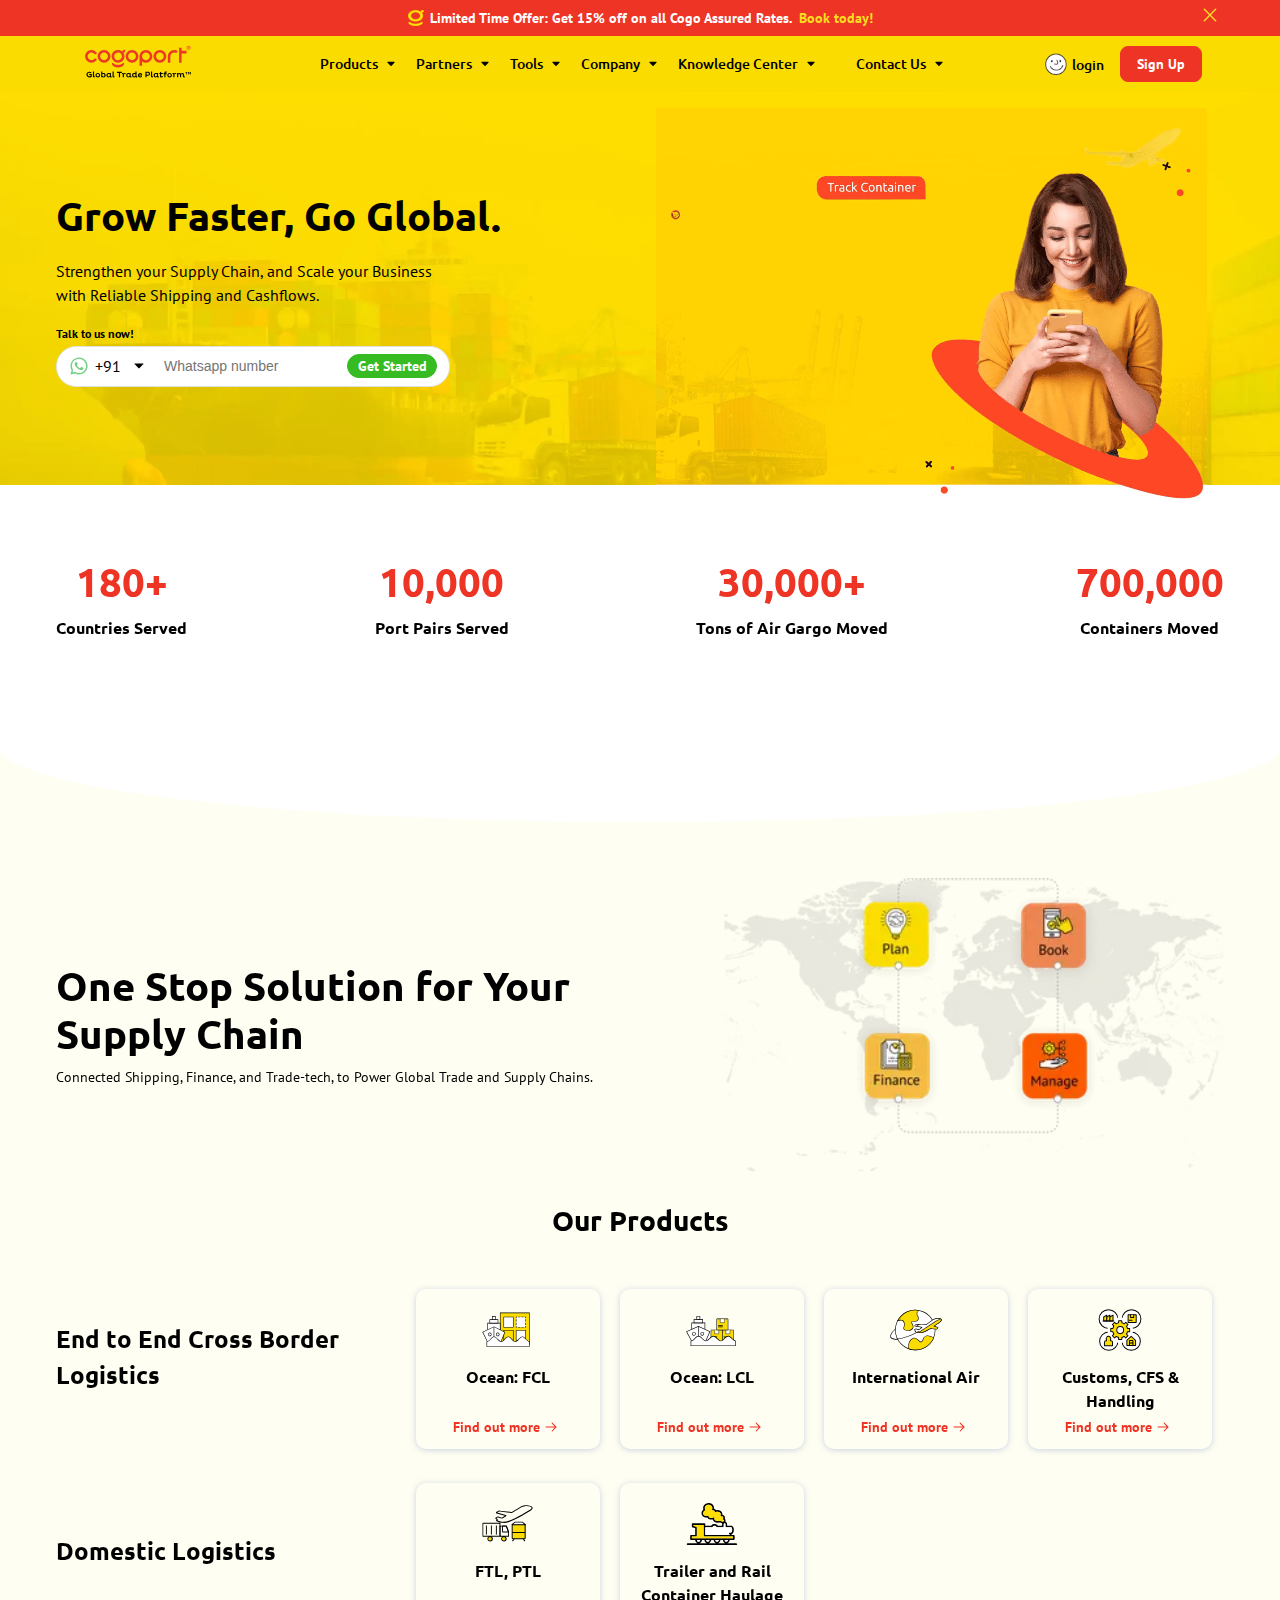
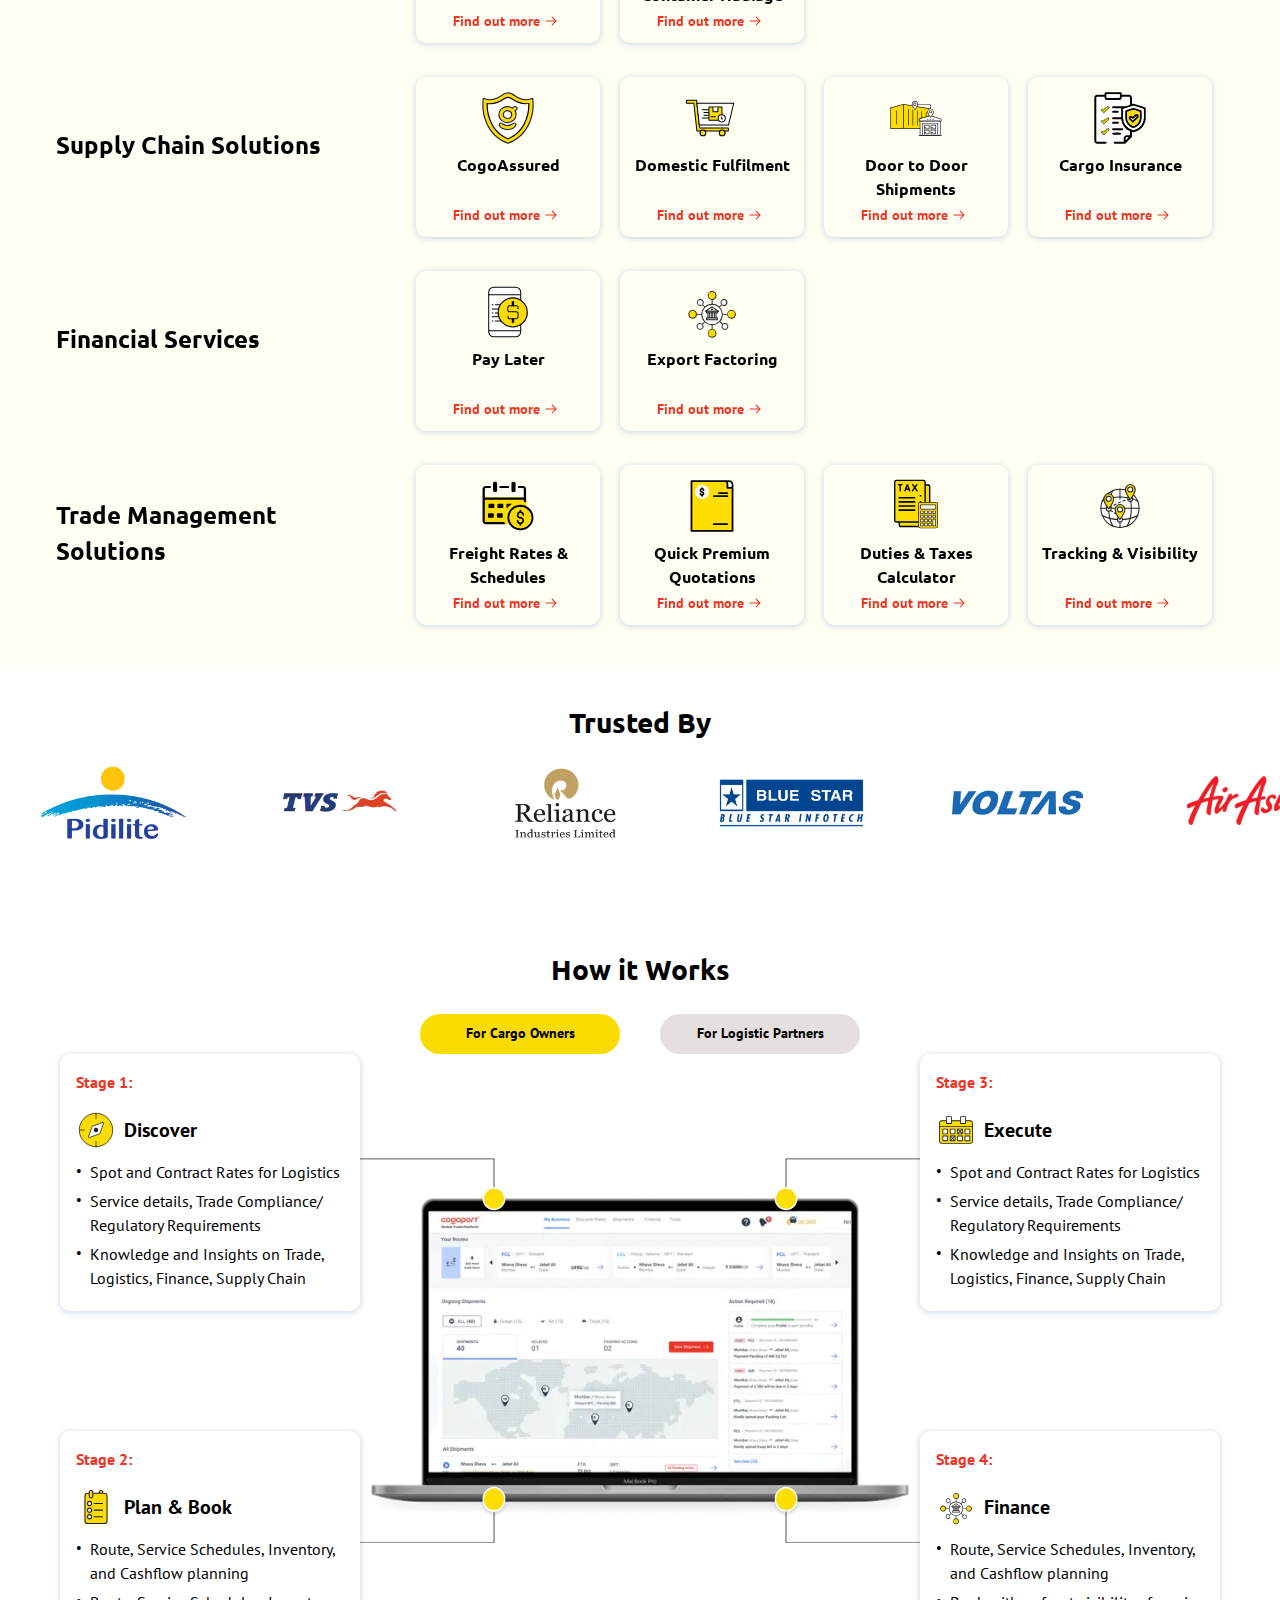
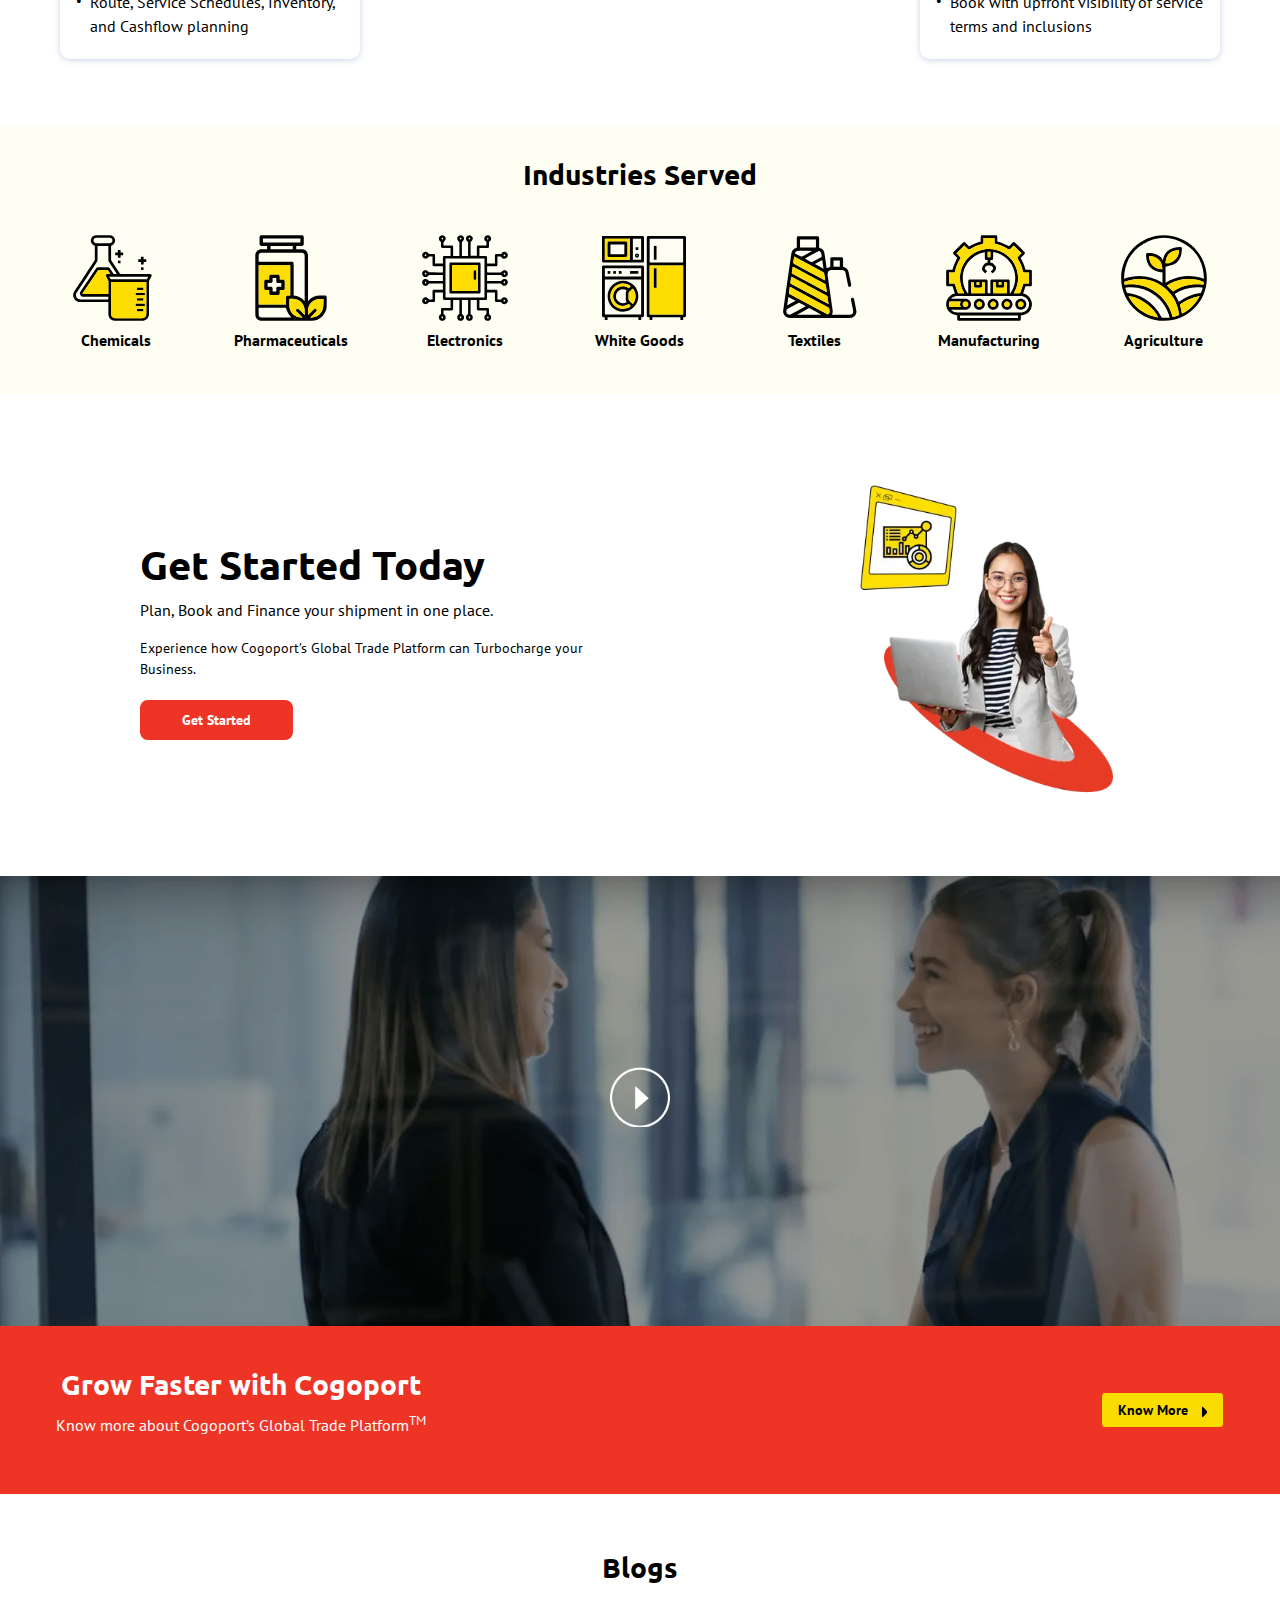
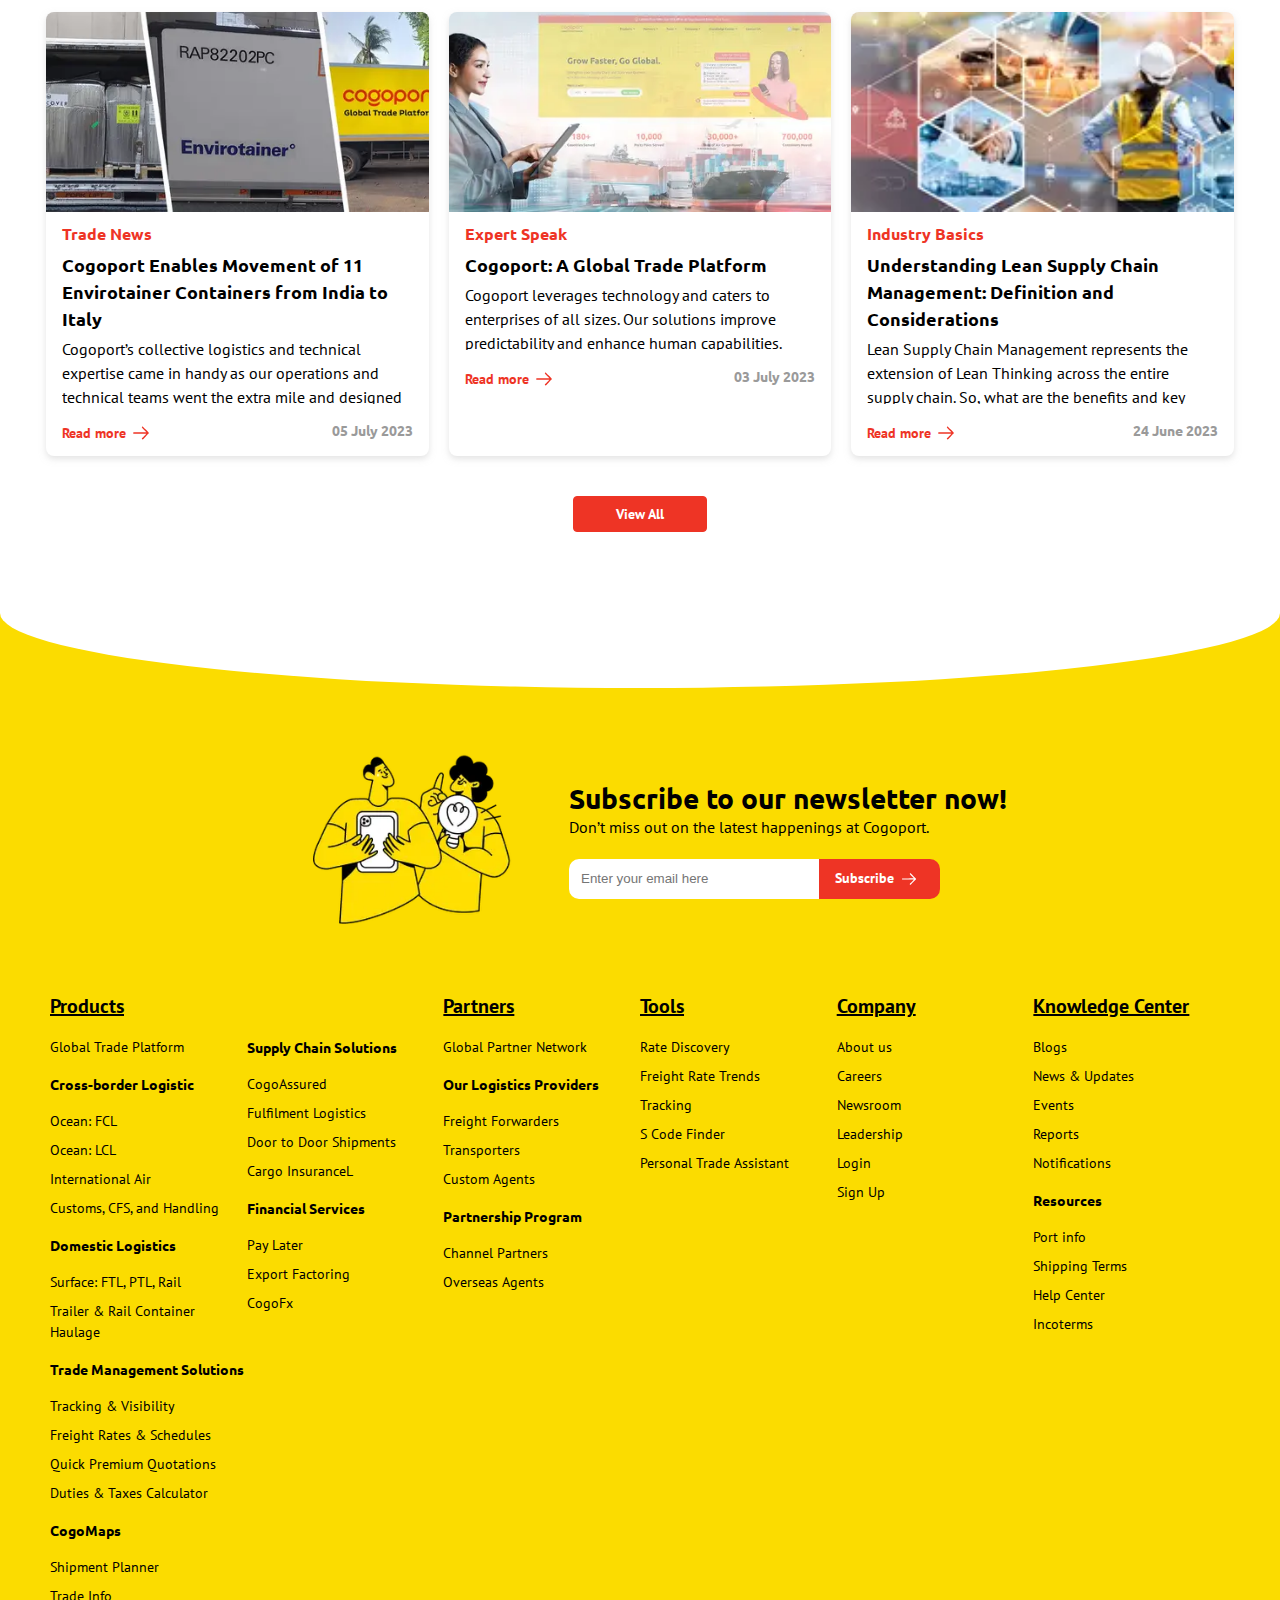
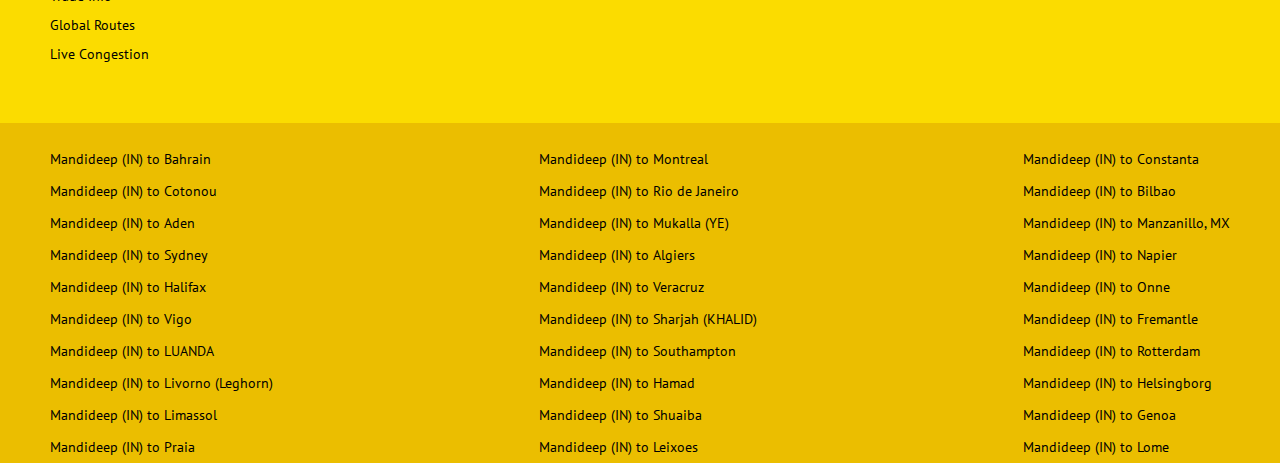
==== home.html @ 0d0e9880 "adding all files to main branch" ====
<!DOCTYPE html>
<html>
    <head>
        <meta name="viewport" content="width=device-width, initial-scale=1" />
        <title>Cogoport - Book & Manage Shipments & Cargo Online</title>
        <link rel="preconnect" href="https://fonts.googleapis.com">
        <link rel="preconnect" href="https://fonts.gstatic.com" crossorigin>
        <link href="https://fonts.googleapis.com/css2?family=PT+Sans:wght@400;700&family=Ubuntu:wght@400;500;700&display=swap" rel="stylesheet">
        <link rel="stylesheet" href="home.css">
    </head>
<body>
   <div class="outer-container">
    <div class="alerts">
        <div class="alerts-1">
                <img id="g-icon" src="./images/g-icon.png">
                <span>
                    Limited Time Offer: Get 15% off on all Cogo Assured Rates.&nbsp&nbsp
                </span>
                <a href="https://www.cogoport.com/en-IN/discovery-rates">
                     Book today!
                </a>
        </div>
        <a id="cancel">
            <img id= "cancel-icon" src="./images/cancel-icon.svg">
        </a>
    </div>



    <div class="navbar" id="navbar">
        <div class="logo_container">
            <img id="breadcrumb"src="/images/breadcrumb_icon.svg" alt="">
            <img src="./images/cogologo_120_36.svg" style="width: 120px; height: 36px;margin-left:auto; cursor: pointer;">
        </div>
        <nav class="navbuttons_container" >
           <div class="login_signup" style="margin-right:0;">
                <a href="">
                    <span>Products</span>
                    <img src="/images/black_dropdown.svg" alt="">
                </a> 
                <a href="">
                    <span>Partners</span>
                    <img src="/images/black_dropdown.svg" alt=""></a> 
                <a href="">
                    <span>Tools</span>
                    <img src="/images/black_dropdown.svg" alt="">
                </a> 
                <a href="">
                    <span>Company</span>
                    <img src="/images/black_dropdown.svg" alt="">
                </a>
                <a href=""><span>Knowledge Center</span>
                    <img src="/images/black_dropdown.svg" alt="">
                </a> 
                <a href="" style="margin: 0px 0px 0px 40px;">
                    <span>Contact Us</span>
                    <img src="/images/black_dropdown.svg" alt="">
                </a>
            </div>
        </nav>
        <div class="login_signup">
            <img id="smiley" src="./images/smiley.png">
            <button id="login">login</button>
            <button id="signup">Sign Up</button> 
        </div>
    </div>

<!-- video section -->

    <div class="container" style="padding-top:57px; margin:-57px 0px 0px 0px; background-image: url('/images/video_background.webp');background-size: 100%; background-color: transparent; background-position: bottom;">
        <div class="supply_chain" style=" background-color:transparent;">
             <div class="content" id="get_started_text"style=" flex:1;">
                <h1>
                    Grow Faster, Go Global.
                </h1>
                <span style="font-size: 16px; margin: 0px 0px 20px 0px;">
                    Strengthen your Supply Chain, and Scale your Business <br> with Reliable Shipping and Cashflows.
                </span>
                <span style="font-size: 12px; font-weight: 700; line-height: 14px;">
                    Talk to us now!
                </span>
                <div class="whatsapp_container">
                    <div style="padding: 8px 12px; display: flex; flex-direction: row;">
                        <img src="/images/whatsapp.svg" style="width:20px; height:20px;">
                        <span>+91</span>
                    </div>
                    
                    <img src="/images/black_dropdown.svg" style="width:12px; height:12px; margin: 0px 16px 0px 0px; cursor:pointer">
                    
                    <input type="text" placeholder="Whatsapp number">
                    <button>
                        Get Started
                    </button>
                </div>
            </div>
            <video id="video_link" src="/images/v3.mp4" type="video/mp4" poster="/images/v2.mp4#t=0.0" autoplay muted loop width="595" height="400">
            </video>
        </div>
    </div>

    <div class="supply_chain" style="background-color: #ffffff;">
        <div class="content_1">
            <div class="tile_3">
                <h2 id="number1">0+</h2>
                <h4>Countries Served</h4>
            </div>
            <div class="tile_3">
                <h2 id="number2">0</h2>
                <h4>Port Pairs Served</h4>
            </div>
            <div class="tile_3">
                <h2 id="number3">0+</h2>
                <h4>Tons of Air Gargo Moved</h4>
            </div>
            <div class="tile_3">
                <h2 id="number4">0</h2>
                <h4>Containers Moved</h4>
            </div>
        </div>
    </div>


    <div class="curved_section_container">
        <div class="curved_section">
        </div>
    </div>

    <div class="master_container">
        <div class="container" style="margin:40px 0px 0px 0px;">
           <div class="supply_chain">
               <div class="content" id="get_started_text">
                    <h2>
                        One Stop Solution for Your Supply Chain
                    </h2>
                    <span>
                        Connected Shipping, Finance, and Trade-tech, to Power Global Trade and Supply Chains.
                    </span>
                </div>
                <div class="content" id="map_supply_chain">
                    <img src="/images/map-supply-chain.webp">
                </div>
            </div>
        </div>    
        <div class="container">
            <div class="product">
                <h3 class="section_heading">Our Products</h3>
                <div class="content_container1">
                    <div class="content_container2">
                        <div id="content">
                            <h4>End to End Cross Border Logistics</h4>
                        </div>
                        <div class="tile_container">
                           <a href="" class="tile">
                               <img src="/images/p1.svg">
                               <h4>Ocean: FCL</h4>
                               <span href="">Find out more<img src="/images/red_arrow.svg"></span>
                           </a>
                           <a href="" class="tile">
                                <img src="/images/p2.svg">
                                <h4>Ocean: LCL</h4>
                                <span href="">Find out more<img src="/images/red_arrow.svg"></span>
                            </a>
                            <a href="" class="tile">
                                <img src="/images/p3.svg">
                                <h4>International Air</h4>
                                <span href="">Find out more<img src="/images/red_arrow.svg"></span>
                            </a>
                            <a href="" class="tile">
                                <img src="/images/p4.svg">
                                <h4>Customs, CFS & Handling</h4>
                                <span href="">Find out more<img src="/images/red_arrow.svg"></span>
                            </a>
                        </div>
                    </div>
                    <div class="content_container2" id="domestic">
                        <div id="content">
                            <h4>Domestic Logistics</h4>
                        </div>
                        <div class="tile_container">
                           <a href="" class="tile">
                               <img src="/images/p5.svg">
                               <h4>FTL, PTL</h4>
                               <span href="">Find out more<img src="/images/red_arrow.svg"></span>
                           </a>
                           <a href="" class="tile">
                                <img src="/images/p6.svg">
                                <h4>Trailer and Rail Container Haulage</h4>
                                <span href="">Find out more<img src="/images/red_arrow.svg"></span>
                            </a>
                        </div>
                    </div>
                    <div class="content_container2">
                        <div id="content">
                            <h4>Supply Chain Solutions</h4>
                        </div>
                        <div class="tile_container">
                           <a href="" class="tile">
                               <img src="/images/p7.svg">
                               <h4>CogoAssured</h4>
                               <span href="">Find out more<img src="/images/red_arrow.svg"></span>
                           </a>
                           <a href="" class="tile">
                                <img src="/images/p8.svg">
                                <h4>Domestic Fulfilment</h4>
                                <span href="">Find out more<img src="/images/red_arrow.svg"></span>
                            </a>
                            <a href="" class="tile">
                                <img src="/images/p9.svg">
                                <h4>Door to Door Shipments</h4>
                                <span href="">Find out more<img src="/images/red_arrow.svg"></span>
                            </a>
                            <a href="" class="tile">
                                <img src="/images/p10.svg">
                                <h4>Cargo Insurance</h4>
                                <span href="">Find out more<img src="/images/red_arrow.svg"></span>
                            </a>
                        </div>
                    </div>
                    <div class="content_container2" id="financial_services">
                        <div id="content">
                            <h4>Financial Services</h4>
                        </div>
                        <div class="tile_container">
                           <a href="" class="tile">
                               <img src="/images/p11.svg">
                               <h4>Pay Later</h4>
                               <span href="">Find out more<img src="/images/red_arrow.svg"></span>
                           </a>
                           <a href="" class="tile">
                                <img src="/images/p12.svg">
                                <h4>Export Factoring</h4>
                                <span href="">Find out more<img src="/images/red_arrow.svg"></span>
                            </a>
                        </div>
                    </div>
                    <div class="content_container2">
                        <div id="content">
                            <h4>Trade Management Solutions</h4>
                        </div>
                        <div class="tile_container">
                           <a href="" class="tile">
                               <img src="/images/p13.svg">
                               <h4>Freight Rates & Schedules</h4>
                               <span href="">Find out more<img src="/images/red_arrow.svg"></span>
                           </a>
                           <a href="" class="tile">
                                <img src="/images/p14.svg">
                                <h4>Quick Premium Quotations</h4>
                                <span href="">Find out more<img src="/images/red_arrow.svg"></span>
                            </a>
                            <a href="" class="tile">
                                <img src="/images/p15.svg">
                                <h4>Duties & Taxes Calculator</h4>
                                <span href="">Find out more<img src="/images/red_arrow.svg"></span>
                            </a>
                            <a href="" class="tile">
                                <img src="/images/p16.svg">
                                <h4>Tracking & Visibility</h4>
                                <span href="">Find out more<img src="/images/red_arrow.svg"></span>
                            </a>
                        </div>
                    </div>
                </div>
             </div>
        </div>  
    </div>
    <div class="master_container" style="margin: 0px 0px 50px; padding:0; overflow:hidden; width:100%; background-color: #ffffff; ">
        <h3 class="section_heading">Trusted By</h3>
        <div class="inner_container_1" >
            <div class="inner_container_2" >
                <div class="inner_container_3" >
                    <img src="/images/pidilight.webp" alt="" class="partner_logo">
                    <img src="/images/tvs.png" alt="" class="partner_logo">
                    <img src="/images/reliance.webp" alt="" class="partner_logo">
                    <img src="/images/bluestar.webp" alt="" class="partner_logo">
                    <img src="/images/voltas.webp" alt="" class="partner_logo">
                    <img src="/images/air-asia.png" alt="" class="partner_logo">
                    <img src="/images/vedanta.png" alt="" class="partner_logo">
                    <img src="/images/utltratech.webp" alt="" class="partner_logo">
                    <img src="/images/bombay.png" alt="" class="partner_logo">
                    <img src="/images/bhilosa.png" alt="" class="partner_logo">
                    <img src="/images/jsw.png" alt="" class="partner_logo">
                    <img src="/images/ais.webp" alt="" class="partner_logo">
                </div>
            
                <div class="inner_container_3">
                    <img src="/images/pidilight.webp" alt="" class="partner_logo">
                    <img src="/images/tvs.png" alt="" class="partner_logo">
                    <img src="/images/reliance.webp" alt="" class="partner_logo">
                    <img src="/images/bluestar.webp" alt="" class="partner_logo">
                    <img src="/images/voltas.webp" alt="" class="partner_logo">
                    <img src="/images/air-asia.png" alt="" class="partner_logo">
                    <img src="/images/vedanta.png" alt="" class="partner_logo">
                    <img src="/images/utltratech.webp" alt="" class="partner_logo">
                    <img src="/images/bombay.png" alt="" class="partner_logo">
                    <img src="/images/bhilosa.png" alt="" class="partner_logo">
                    <img src="/images/jsw.png" alt="" class="partner_logo">
                    <img src="/images/ais.webp" alt="" class="partner_logo">
                </div>
            </div>
        </div>
    </div>


    <div class="supply_chain" style="background-color: #ffffff; flex-direction: column;">
        <h3 class="section_heading">How it Works</h3>
        <div class="buttons_container"style="display:flex; ">
            <button id="owner_button">For Cargo Owners</button>
            <button id="partner_button">For Logistic Partners</button>
        </div>
        <div class="stages_master_container" >
            <div class="clubbed_stage_container">
                <div class="corner_section" id="top_corner_section">
                    <span class="heading">Stage 1:</span>
                    <div class="sub_heading_container">
                        <img src="/images/s1.svg" alt="">
                        <span class="sub-heading">Discover</span>
                    </div>
                    <span class="text_container"><div>•</div><p class="text">Spot and Contract Rates for Logistics</p></span>
                    <span class="text_container"><div>•</div><p class="text">Service details, Trade Compliance/ Regulatory Requirements</p></span>
                    <span class="text_container"><div>•</div><p class="text">Knowledge and Insights on Trade, Logistics, Finance, Supply Chain</p></span>

                </div>
                <div class="corner_section" >

                    <span class="heading">Stage 2:</span>
                    <div class="sub_heading_container">
                        <img src="/images/s2.svg" alt="">
                        <span class="sub-heading">Plan & Book</span>
                    </div>
                    
                        <span class="text_container"><div>•</div><p class="text">Route, Service Schedules, Inventory, and Cashflow planning</p></span>
                        <span class="text_container"><div>•</div><p class="text">Route, Service Schedules, Inventory, and Cashflow planning</p></span>
                    
                    
                </div>
            </div>


            <div  class="middle_section" >
                <img id="laptop"src="/images/laptop.webp" >
            </div>


            <div class="clubbed_stage_container">
                <div class="corner_section" id="top_corner_section">
                    <span class="heading">Stage 3:</span>
                    <div class="sub_heading_container">
                        <img src="images/s3.svg" alt="">
                        <span class="sub-heading">Execute</span>
                    </div>
                    
                    <span class="text_container"><div>•</div><p class="text">Spot and Contract Rates for Logistics</p></span>
                    <span class="text_container"><div>•</div><p class="text">Service details, Trade Compliance/ Regulatory Requirements</p></span>
                    <span class="text_container"><div>•</div><p class="text">Knowledge and Insights on Trade, Logistics, Finance, Supply Chain</p></span>
                    

                </div>
                <div class="corner_section">

                    <span class="heading">Stage 4:</span>
                    <div class="sub_heading_container">
                        <img src="/images/s4.svg" alt="">
                        <span class="sub-heading">Finance</span>
                    </div>
                    
                    <span class="text_container"><div>•</div><p class="text">Route, Service Schedules, Inventory, and Cashflow planning</p></span>
                    <span class="text_container"><div>•</div><p class="text">Book with upfront visibility of service terms and inclusions</p></span>
                                            
                    
                </div>
            </div>

            
            <img id="top_left_arrow" src="/images/top_left_arrow.webp" alt="">
            <img id="top_right_arrow" src="/images/top_right_arrow.webp" alt="">
            <img id="bottom_left_arrow"src="/images/bottom_left_arrow.png" alt="">
            <img id="bottom_right_arrow"src="/images/bottom_right_arrow.webp" alt=""> 
        </div>
        

    </div>
    
    <div class="master_container" id="industries_master_container" >
        <div class="supply_chain" style="flex-direction: column;">
            <h3 class="section_heading" >Industries Served</h3>
            <div class="tiles_2">
                <div class="each_tile">
                    <img src="/images/p17.svg">
                    <span>Chemicals</span>
                </div>
                <div class="each_tile">
                    <img src="/images/p18.svg">
                    <span>Pharmaceuticals</span>
                </div>
                <div class="each_tile">
                    <img src="/images/p19.svg">
                    <span>Electronics</span>
                </div>
                <div class="each_tile">
                    <img src="/images/p20.svg" style="width:84px; height:100px; margin:0px 0px 0px 8px;">
                    <span>White Goods</span>
                </div>
                <div class="each_tile">
                    <img src="/images/p21.svg" style="width:88px; height:100px; margin:0px 0px 0px 6px;">
                    <span>Textiles</span>
                </div>
                <div class="each_tile">
                    <img src="/images/p22.svg" style="width:100px; height:100px;" >
                    <span>Manufacturing</span>
                </div>
                <div class="each_tile">
                    <img src="/images/p23.svg" style="width:100px; height:100px;" >
                    <span>Agriculture</span>
                </div>
            </div>
        </div>
    </div>

    <div class="master_container" style="background-color: #ffffff;">
        <div class="supply_chain" id="get_started_container" >
            <div class="content" id="get_started_text">
                <h2>
                    Get Started Today
                </h2>
                <span style="font-size: 16px; margin-bottom: 16px;">
                    Plan, Book and Finance your shipment in one place.
                </span>
                <span>
                    Experience how Cogoport’s Global Trade Platform can Turbocharge your Business.
                </span>
                <button id="red_get_started">Get Started</button>
            </div>
            <div class="content" id="map_supply_chain" >
                <img id= "get_started_image" src="/images/get_started_image.webp">
            </div>
        </div>
    </div>

    <div class="master_container" style="position: relative;">
        
        <div class="video_container" id="video_cover_image" >
            <img src="/images/video_cover_image.webp" alt="">
             <div class="video_play_button_container">            
                <img src="/images/play_video.png" style="width: 60px; height: 60px; margin: 0px 0px 8px; "alt="">
             </div>
            <iframe class="youtube_video_invisible" src="https://www.youtube.com/embed/iPATxlVp5gU"></iframe>
        </div>
        
        <div class="content_container">
            <div class="supply_chain" id="content_container4">
                <div class="content_container3">
                    <h3>Grow Faster with Cogoport</h3>
                    <span>Know more about Cogoport’s Global Trade Platform<sup>TM</sup></span>
                </div>
                <button id="know_more_button">
                    <span>Know More</span>
                    <img src="/images/black_right_arrow.svg" alt="">
                </button>
            </div>
        </div>
    </div>


    <div class="master_container" style="background-color: #ffffff;">
        <div class="supply_chain" style="background-color: transparent; flex-direction: column;">
            <h3 class="section_heading">
                Blogs
            </h3>
            <div class="blog_container">
               <div class="each_blog" id="blog-1">
                   <img src="/images/b1.jpeg" alt="">
                   <div class="blog_text">
                        <h4>
                           Trade News
                        </h4>
                        <h4 style="color: #000;font-size: 18px;">
                            Cogoport Enables Movement of 11 Envirotainer Containers from India to Italy 
                        </h4>
                        <p> Cogoport’s collective logistics and technical expertise came in handy as our operations and technical teams went the extra mile and designed bespoke solutions on the go.</p>
                         <div>
                            <div>
                                <span>
                                    Read more
                                   </span>
                                   <img src="images/red_arrow.svg" style= "width: 20px; height: 20px; margin-left: 5px" alt="">
                            </div>
                            
                            <h4 style="color:#9a9a9a; font-size: 14px">05 July 2023</h4>
                         </div>
                    </div>
               </div>
                <div class="each_blog" id="blog-2">
                    <img src="/images/b2.jpeg" alt="">
                    <div class="blog_text">
                        <h4>
                            Expert Speak
                        </h4>
                        <h4 style="color: #000;font-size: 18px;">
                        Cogoport: A Global Trade Platform
                        </h4>
                        <p>
                            Cogoport leverages technology and caters to enterprises of all sizes. Our solutions improve predictability and enhance human capabilities.
                            
                        </p>
                        <div>
                            <div>
                                <span>
                                    Read more
                                </span>
                                <img src="images/red_arrow.svg" style= "width: 20px; height: 20px; margin-left: 5px" alt="">
                            </div>
                            
                            <h4 style="color:#9a9a9a; font-size: 14px">03 July 2023</h4>
                        </div>
                    </div>
                </div>
                <div class="each_blog" id="blog-3">
                    <img src="/images/b3.jpeg" alt="">
                    <div class="blog_text">
                        <h4>
                            Industry Basics
                        </h4>
                        <h4 style="color: #000;font-size: 18px;">
                            Understanding Lean Supply Chain Management: Definition and Considerations
                        </h4>
                        <p>
                            Lean Supply Chain Management represents the extension of Lean Thinking across the entire supply chain. So, what are the benefits and key 
                        </p>
                        <div>
                            <div>
                                <span>
                                    Read more
                                </span>
                                <img src="images/red_arrow.svg" style= "width: 20px; height: 20px; margin-left: 5px" alt="">
                            </div>
                            
                            <h4 style="color:#9a9a9a; font-size: 14px">24 June 2023</h4>
                        </div>
                    </div>
                </div>
            </div>
            <div>
                <button id="view_all_button">
                    View All
                </button>
            </div>
        </div>
    </div>



    <div class="curved_section_container" style="background-color: #fbdc00;height: 100px; margin-top: 20px;">
        <div class="curved_section" style="height: 100px;">
        </div>
    </div>

    <div class="master_container" id="subscribe_master_container">
         <div class="subscribe_image_container">
            <img src="/images/subscribe.webp" alt="">
         </div>
         <div class="content" style=" flex:none;" >
            <h3>
                Subscribe to our newsletter now!
            </h3>
            <span style="font-size: 16px;">Don’t miss out on the latest happenings at Cogoport.</span>
            <div class="input_container">
                <input placeholder="Enter your email here" type ="text">
                <button>
                    <span>Subscribe</span>
                    <img src="/images/white_arrow.svg" alt="">
                </button>
            </div>
            
        </div>
    </div>

    <div class="master_container" id="links_container_desktop" >
        <div class="content_2">
            <span>Products</span>
             <div class="content_3">
                <a href="" class="content_5">Global Trade Platform</a>
             </div>
             <div class="content_3">
                <h4 class="content_4">Cross-border Logistic</h4>
                <a href="" class="content_5">Ocean: FCL</a>
                <a href="" class="content_5">Ocean: LCL</a>
                <a href="" class="content_5">International Air</a>
                <a href="" class="content_5">Customs, CFS, and Handling</a>
            </div>
            <div class="content_3">
                <h4 class="content_4">Domestic Logistics</h4>
                <a href="" class="content_5">Surface: FTL, PTL, Rail</a>
                <a href="" class="content_5">Trailer & Rail Container Haulage</a>
            </div>
            <div class="content_3">
                <h4 class="content_4">Trade Management Solutions</h4>
                <a href="" class="content_5">Tracking & Visibility</a>
                <a href="" class="content_5">Freight Rates & Schedules</a>
                <a href="" class="content_5">Quick Premium Quotations</a>
                <a href="" class="content_5">Duties & Taxes Calculator</a>
            </div>
            <div class="content_3">
                <h4 class="content_4">CogoMaps</h4>
                <a href="" class="content_5">Shipment Planner</a>
                <a href="" class="content_5">Trade Info</a>
                <a href="" class="content_5">Global Routes</a>
                <a href="" class="content_5">Live Congestion</a>
            </div>
            
        </div> 
        
        <div class="content_2">
            <span><br></span>
            <div class="content_3">
                <h4 class="content_4" style="margin: 8px 0px 8px">Supply Chain Solutions</h4>
                <a href="" class="content_5">CogoAssured</a>
                <a href="" class="content_5">Fulfilment Logistics</a>
                <a href="" class="content_5">Door to Door Shipments</a>
                <a href="" class="content_5">Cargo InsuranceL</a>
            </div>
            <div class="content_3">
                <h4 class="content_4">Financial Services</h4>
                <a href="" class="content_5">Pay Later</a>
                <a href="" class="content_5"> Export Factoring</a>
                <a href="" class="content_5"> CogoFx</a>
            </div>
            
        </div>  

        <div class="content_2">
            <span>Partners</span>
            <div class="content_3">
                <a href="" class="content_5">Global Partner Network</a>
            </div>
            <div class="content_3">
                <h4 class="content_4">Our Logistics Providers</h4>
                <a href="" class="content_5">Freight Forwarders</a>
                <a href="" class="content_5">Transporters</a>
                <a href="" class="content_5">Custom Agents</a>

            </div>
            <div class="content_3">
                <h4 class="content_4">Partnership Program</h4>
                <a href="" class="content_5">Channel Partners</a>
                <a href="" class="content_5">Overseas Agents</a>
            </div>
       
            
        </div>

        <div class="content_2">
            <span>Tools</span>
            <div class="content_3">
                <a href="" class="content_5">Rate Discovery</a>
                <a href="" class="content_5">Freight Rate Trends</a>
                <a href="" class="content_5">Tracking</a>
                <a href="" class="content_5">S Code Finder</a>
                <a href="" class="content_5">Personal Trade Assistant</a></div>
              
        </div>

        <div class="content_2">
            <span>Company</span>
            <div class="content_3">
                <a href="" class="content_5">About us</a>
                <a href="" class="content_5">Careers</a>
                <a href="" class="content_5">Newsroom</a>
                <a href="" class="content_5">Leadership</a>
                <a href="" class="content_5">Login</a>
                <a href="" class="content_5">Sign Up</a>
            </div>
           
        </div>

        <div class="content_2">
            <span>Knowledge Center</span>
            <div class="content_3">
                <a href="" class="content_5">Blogs</a>
                <a href="" class="content_5">News & Updates</a>
                <a href="" class="content_5">Events</a>
                <a href="" class="content_5">Reports</a>
                <a href="" class="content_5">Notifications</a>
            </div>
            <div class="content_3">
                <h4 class="content_4">Resources</h4>
                <a href="" class="content_5">Port info</a>
                <a href="" class="content_5">Shipping Terms</a>
                <a href="" class="content_5">Help Center</a>
                <a href="" class="content_5">Incoterms</a>
            </div>
        </div>
    </div>


    <div class="master_container" id="links_container_tablet">

        <div class="content_2_tablet">
            <button>
                <h3>Products</h3>
                <img src="/images/black_right_arrow.svg" alt="">
            </button>
        </div>
        <div class="content_2_tablet">
            <button>
                <h3>Partners</h3>
                <img src="/images/black_right_arrow.svg" alt="">
            </button>
        </div>
        <div class="content_2_tablet">
            <button>
                <h3>Tools</h3>
                <img src="/images/black_right_arrow.svg" alt="">
            </button>
        </div>
        <div class="content_2_tablet">
            <button>
                <h3>Company</h3>
                <img src="/images/black_right_arrow.svg" alt="">
            </button>
        </div>
        <div class="content_2_tablet">
            <button>
                <h3>Knowledge Center</h3>
                <img src="/images/black_right_arrow.svg" alt="">
            </button>
        </div>
        <div class="content_2_tablet">
            <button>
                <h3>Contact Us</h3>
            </button>
        </div>
        

    </div>

        <div class="master_container" style="margin:0; background-color: #ebbe00;">
            <div class="supply_chain" id="ports_container" >

                <div class="content_2" >
                    <a href="" class="content_5">Mandideep (IN) to Bahrain</a>
                    <a href="" class="content_5">
                        Mandideep (IN) to Cotonou</a>
                    <a href="" class="content_5">
                        Mandideep (IN) to Aden</a>
                    <a href="" class="content_5">
                        Mandideep (IN) to Sydney</a>
                    <a href="" class="content_5">
                        Mandideep (IN) to Halifax</a>
                    <a href="" class="content_5">
                        Mandideep (IN) to Vigo</a>
                    <a href="" class="content_5">
                        Mandideep (IN) to LUANDA</a>
                    <a href="" class="content_5">
                        Mandideep (IN) to Livorno (Leghorn)</a>
                    <a href="" class="content_5">
                        Mandideep (IN) to Limassol</a>
                    <a href="" class="content_5">
                        Mandideep (IN) to Praia</a>
                </div>

                <div class="content_2" >
                    <a href="" class="content_5">
                        Mandideep (IN) to Montreal</a>
                    <a href="" class="content_5">
                        Mandideep (IN) to Rio de Janeiro</a>
                    <a href="" class="content_5">
                        Mandideep (IN) to Mukalla (YE)</a>
                    <a href="" class="content_5">
                        Mandideep (IN) to Algiers</a>
                    <a href="" class="content_5">
                        Mandideep (IN) to Veracruz</a>
                    <a href="" class="content_5">
                        Mandideep (IN) to Sharjah (KHALID)</a>
                    <a href="" class="content_5">
                        Mandideep (IN) to Southampton</a>
                    <a href="" class="content_5">
                        Mandideep (IN) to Hamad</a>
                    <a href="" class="content_5">
                        Mandideep (IN) to Shuaiba</a>
                    <a href="" class="content_5">
                        Mandideep (IN) to Leixoes</a>
                </div>

                <div class="content_2" >
                    <a href="" class="content_5">Mandideep (IN) to Constanta</a>
                    <a href="" class="content_5">
                        Mandideep (IN) to Bilbao</a>
                    <a href="" class="content_5">
                        Mandideep (IN) to Manzanillo, MX</a>
                    <a href="" class="content_5">
                        Mandideep (IN) to Napier</a>
                    <a href="" class="content_5">
                        Mandideep (IN) to Onne</a>
                    <a href="" class="content_5">
                        Mandideep (IN) to Fremantle</a>
                    <a href="" class="content_5">
                        Mandideep (IN) to Rotterdam</a>
                    <a href="" class="content_5">
                        Mandideep (IN) to Helsingborg</a>
                    <a href="" class="content_5">
                        Mandideep (IN) to Genoa</a>
                    <a href="" class="content_5">
                        Mandideep (IN) to Lome</a>
                </div>

            </div>
        </div>
    
    
   
</div>



<script src="home.js"></script>

</body>
</html>
---- home.css ----
*{
    box-sizing: border-box;
}

body
{
    padding:0;
    margin:0;
    box-sizing: border-box;
    line-height: 1.5;
}


/* starting of ALerts bar*/

.outer-container
{
    min-width:fit-content;
}


.alerts
{
    display:flex; 
    flex-direction: row;
    justify-content: center;
    align-items: center;
    height:36px;
    width: 100%;
    background-color: #ee3425;
    position:relative;
    
}

.alerts-1
{

    
    font-size: 14px;
    font-weight: bold;
    font-family:'PT Sans', sans-serif;
    display:flex;
    flex-direction: row;
    
}

#cancel{

    position: absolute;
    right:0px;
  
}

#cancel-icon:hover{
    cursor: pointer;
}

.alerts-1 span{
    color: #FFFFFF;
}
.alerts-1 a
{
    text-decoration: none;
    color:#fbdc22;

}

.alerts-1 a:hover{
    text-decoration: underline;
}



#g-icon
{
    width:16px;
    height:16px;
    margin: 0px 6px 0px 0px;
    margin-right:6px;
    margin-top: 0px;
    margin-bottom:0px;
    align-self: center;
}


#cancel-icon{
    margin: 0px 60px 0px 0px
}

/* end of alerts bar */


/* start of navbar */

.navbar
{

    padding: 8px 16px;
    display:flex;
    flex-direction: row;
    background: #fbdc00;
    height: 56px;
    position: sticky;
    top:0;
    left:0;
    z-index:1000;
    width:100%;
    
}

.navbar_white_version
{
    padding: 8px 16px;
    display:flex;
    flex-direction: row;
    background: #ffffff;
    height: 56px;
    position: sticky;
    top:0;
    left:0;
    z-index:1000;
    width:100%;
    box-shadow:0 1px 6px rgba(169,188,218,.65);
}

.logo_container
{
    margin-left:auto;
    display: flex;
}

#breadcrumb{
    display: none;
    
}
.navbuttons_container
{
    display:flex;
    flex-direction: row;
    align-items: center;
    margin: 0px auto;
}

.navbuttons_container a
{
    text-decoration: none;
    margin: 0px 0px 0px 20px;
    align-self: center;
}

.navbuttons_container  span:hover
{
    color:#ee3425;
}
.navbuttons_container img
{
   width: 10px;
   height: 10px;
   margin: 0px 0px 0px 4px;
}

.navbuttons_container span
{
    color: #000;
    font-size: 14px;
    font-weight: 500;
    font-family:'Ubuntu', sans-serif;
   
}


.login_signup
{
    display:flex;
    flex-direction: row;
    align-items: center;
    padding: 0px 0px 0px 40px;
    /* margin-top: 12px;
    margin-bottom: 14px; */
    margin-right:auto;
    margin-left: 0px;
}

#smiley
{
    margin-right:5px;
    width:22px;
    height:22px;
    align-self:center;
    cursor:pointer;
}

#login
{
    background-color:transparent;
    padding:0px;
    border:0px;
    margin-right:16px;
    font-size: 14px;
    font-weight: 500;
    font-family:'Ubuntu', sans-serif;
    align-self:center;
    cursor:pointer;

}

#signup
{
    background-color: #ee3425;
    padding:4px 16px;
    border: 1px solid #ee3425;
    border-radius: 8px;
    height:36px;
    color:#FFFFFF;
    font-size: 14px;
    font-weight: 700;
    line-height: 1.2;
    font-family:'PT Sans', sans-serif;
    align-self:center;
    cursor:pointer;
}



/* navbar ends here */


/* curved section starts */


.curved_section_container{

    width:100%;
    height:100px;
    position:relative;
    background-color: #fffef2;
}
.curved_section{
    position:absolute;
    top:0;
    left:0;
    width:100%;
    background-color: #ffffff;
    height:100px;
    border-bottom-left-radius: 100% 150%;
    border-bottom-right-radius: 100% 150%;
}

/* curved section ends */


/* products and supply section starts */
.master_container
{
    margin-bottom: 40px;
    background: #fffef2;
    width:100%;
    display: flex;
    flex-direction: column;
    z-index:100;
}
.container
{
    
    width:100%;
    background-color: #fffef2;
}
.supply_chain
{
    width:1200px;
    padding: 16px;
    margin-top:0px;
    margin-bottom:0px;
    margin-left: auto;
    margin-right:auto;
    background-color: #fffef2;
    display:flex;
    flex-direction: row;
    justify-content: center;
    align-items: center;
}


#map_supply_chain
{
    display:flex;

}

.content
{
    flex:1;
    display: flex;
    flex-direction: column;
}

.content img
{
    
    width: 500px;
    margin-left: auto;
}

.content h2
{
    font-size: 40px;
    margin: 0px 0px 10px 0px;
    font-family:'Ubuntu', sans-serif;
    font-weight:bold;
    line-height: 1.2;
}

.content span
{
    font-size: 14px;
    font-family:'PT Sans', sans-serif;
}


.product
{
    width:1200px;
    padding: 16px;
    margin-top:0px;
    margin-bottom:0px;
    margin-left: auto;
    margin-right:auto;
    background-color: #fffef2;
    display:flex;
    flex-direction: column;
}

.section_heading{
    margin: 0px 0px 28px;
    font-size: 28px;
    line-height: 1.2;
    font-family:'Ubuntu', sans-serif;
    text-align: center;
}



.content_container2
{
   
    margin: 14px 0px 14px 0px;
    display: flex;
    flex-direction: row;
    align-self: center;
        
}

#content{

    display: flex;
    flex-direction: column;
    justify-content: center;
}


#content h4
{

    width:300px;
    font-size: 24px;
    font-family:'Ubuntu', sans-serif;
    margin: 0px 50px 24px 0px;
    
}

.tile_container{

    display:flex; 
    justify-content: flex-start; 
    flex-wrap: wrap;
}


.content_container1 .tile
{
    width: 184px;
    height: 160px;
    margin:10px;
    padding: 10px 7px;
    cursor: pointer;
    text-decoration: none;
    border: 1.5px solid transparent;
    border-radius: 10px;
    box-shadow: 0 1px 6px rgba(169,188,218,.65);
    display: flex;
    flex-direction: column;
    align-items: center;
    position:relative;

}

.tile:hover{

    border: 1.5px solid #ee3425;
}


.tile >img{

    width:60px;
    height:60px;
}

.tile h4{

    text-align:center;
    font-size: 16px;
    font-family:'Ubuntu', sans-serif;
    margin: 5px 0px 16px;
    color: #000;
}

.tile span
{
    text-decoration: none;
    font-size: 14px;
    color:#ee3425;
    font-weight:700;
    font-family:'PT Sans', sans-serif;
    margin: 10px;
    display:flex;
    position:absolute;
    bottom:0;  /* done for the cases when this span goes out of the tile due to large text above it */
}

.tile span img{

    margin:0px 5px 0px 4px;
    align-self: center;
}


/* products and supply section ends */


/* industries served section starts */


#industries_master_container{

    padding:16px; 
    margin-bottom:50px; 
    background-color: #FFFef2"
}
.tiles_2
{
    width:100%;
    display:flex;
    flex-direction:row;
    align-content: space-between;
    justify-content: space-between;
    flex-wrap: wrap;
}

.each_tile
{
    margin:10px;
    width:100px;
    display: flex;
    flex-direction: column;
    align-items: center;
}

.each_tile span{

    font-size: 16px;
    font-weight:700;
    font-family:'PT Sans', sans-serif;
    text-align: center;
    
}

/* industries served section ends */

/* numbers section ends */

.content_1{

    width:100%;
    padding: 50px 0px;
    display: flex;
    flex-direction: row;
    justify-content: space-between;
}


 .tile_3 h2
 {
    font-size: 40px;
    margin: 0px 0px 5px 0px;
    color:#ee3425;
    font-family:'Ubuntu', sans-serif;
    text-align: center;
 }


 .tile_3 h4
 {
    font-size: 16px;
    margin: 0px 0px 16px 0px;
    color:#000000;
    font-family:'Ubuntu', sans-serif;
    text-align: center;
 }


/* numbers section ends */


/* video section starts */

.content h1
{
    font-size: 40px;
    margin: 0px 0px 20px 0px;
    font-family:'Ubuntu', sans-serif;
    font-weight:bold;
    line-height: 1.2;
}


.whatsapp_container
{
    background-color: #FFFFFF;
    border-radius:20px;
    display: flex;
    flex-direction: row;
    justify-content: center;
    width:fit-content;
    margin-top: 5px;
    height: 41px;
    background: #fff;
    border: 1px solid #e0e0e0;
    
}

.whatsapp_container img
{
    align-self: center;

}

.whatsapp_container span
{
    font-size: 16px;
    font-family:'PT sans', sans-serif;
    align-self: center;
    padding-left: 6px;
    cursor: pointer;

}

.whatsapp_container input
{
    border: none;
    align-self: center;
    font-size: 14px;
    line-height: 20px;
    margin-left:1px;
    outline: none;
    

}

.whatsapp_container button
{
    border-radius:12px;
    background-color: #36bb22;
    border: 1px solid #36bb22;
    padding: 2px 4px;
    width:90px;
    color:#FFFFFF;
    font-size: 14px;
    font-family:'PT Sans', sans-serif;
    font-weight: 700;
    height: fit-content;
    align-self: center;
    margin-right: 12px;
    cursor: pointer;
    
}

#video_link
{
    display: flex;
    flex:1;
    margin:0px 0px -39px;
}


/* video section ends */


/* marquee section starts */

.inner_container_1
{
    margin:auto; 
    max-width: 100vw;
}

.inner_container_2
{
    display: flex; 
    flex-direction: row;
}

.inner_container_3
{
    display: flex;
    flex-direction: row;
    flex-shrink: 0;
    height: 120px;
    min-width: 100%;
    animation-name: marquee_partners;
    animation-duration: 30s;
    animation-iteration-count: infinite;
    animation-timing-function: linear;
}

@keyframes marquee_partners
{
   from{
       transform: translateX(0);
   }

   to{
       transform: translateX(-100%);
   }
}

.partner_logo
{
     width:146px;
     height: 73px;
     margin: 0px 40px;
 
}

/* marquee section ends */

/* get started section starts */

#get_started_container{

    background-color: transparent;
    padding:16px 100px;
}
#get_started_image
{
    width: 280px;
    height: 310px;
    margin: 25px 0px 25px auto;
    justify-content: flex-end;
    animation-name: get_started;
    animation-duration: 3.6s;
    animation-iteration-count: infinite;
    animation-timing-function: linear;
}

@keyframes get_started
{
   0%{
       transform: translateY(0);
   }

   50%{
       transform: translateY(15px);
   }

    100%{
        transform: translateY(0);
    }
}



#red_get_started
{
    margin: 20px 0px 0px;
    padding: 8px 42px;
    background-color: #ee3425;
    color:#FFFFFF;
    font-size: 14px;
    font-family:'PT Sans', sans-serif;
    border-radius: 8px;
    font-weight: 700;
    height: 40px;
    border:0;
    width: fit-content;
    cursor:pointer;
}

/* get started section ends */

/* Links section starts */

#links_container_desktop{

    display:flex;
    flex-direction: row; 
    margin:0px; 
    padding: 0px 50px 50px; 
    background-color: #fbdc00; 
}

#links_container_tablet{
    display: none;
}

.content_2{

    flex:1;
    display:flex;
    flex-direction: column;
}

.content_3
{
    margin: 8px 0px;
    display:flex;
    flex-direction: column;
}

.content_2 span{

    margin: 20px 0px 0px;
    font-size: 20px;
    font-family:'PT Sans', sans-serif;
    font-weight: 700;
    text-decoration: underline;

}

.content_2 a{

    text-decoration: none;
    color: #000;
    font-size: 14px;
    font-family:'PT Sans', sans-serif;
    font-weight: 400;
    margin: 8px 0px 0px;
    width: fit-content;


}

.content_2 a:hover{
    text-decoration: underline;
}

.content_2 h4{

    font-size: 14px;
    font-family:'Ubuntu', sans-serif;
    margin: 0px 0px 8px;
}

/* Links section ends */

/* ports section starts */

#ports_container{
    width: 100%; 
    padding:20px 50px 0px; 
    justify-content: space-between; 
    background-color: transparent;
}

#ports_container .content_2
{
    width: fit-content;
    line-height: 2rem;
    flex:none;

}

#ports_container .content_2 a
{
    margin:0;
    
}

#ports_container .content_2 a:hover
{
    color:#ee3425;
    
}

/* ports section ends */

/* subscribe section starts */

#subscribe_master_container{

    display:flex;
    flex-direction: row; 
    align-items: center; 
    justify-content: center; 
    padding:20px 0px 0px; 
    margin:0; 
    background-color: #fbdc00;
}

.subscribe_image_container{

    margin: 20px;
    padding: 20px;
    width: 20%;
}

.subscribe_image_container img
{
    width: 100%;
    height: 100%;
}

.content h3{

   
    font-size: 28px;
    margin: 0px;
    font-family:'Ubuntu', sans-serif;
    font-weight:bold;
    line-height: 1.2;
}

.input_container
{
    
    height: 40px;
    margin: 20px 0px 0px;
    display: flex;
    flex-direction: row;
    align-items: center;

}


.input_container input
{
    width: 250px;
    height: 40px;
    padding: 10px;
    outline:none;
    border: 2px solid transparent;
    border-top-left-radius: 10px;
    border-bottom-left-radius: 10px;

}


.input_container input:focus
{
    border:2px solid gray;
    
}

.input_container button
{
    margin: 0px;
    padding: 4px 16px;
    background-color: #ee3425;
    color:#FFFFFF;
    font-size: 14px;
    font-family:'PT Sans', sans-serif;
    /* border-radius: 8px; */
    font-weight: 700;
    line-height: 1.2;
    height: 40px;
    border:0;
    
    cursor:pointer;
    border-top-right-radius: 10px;
    border-bottom-right-radius: 10px;
    display: flex;
    align-items: center;
}

.input_container button span{
    align-self: center;

}


.input_container img{
    width: 30px;
    height: 18px;
}

/* subscribe section ends */


/* video section starts */



.video_container
{
    height: 450px;
    cursor: pointer;
    width: 100%;
    position: relative;
}

.video_container img
{
    width:100%;
    height: 100%;
    object-fit: cover;
}

.video_play_button_container
{
    width:100%;
    height:100%;
    position: absolute;
    top: 0;
    right: 0;
    bottom: 0;
    left: 0;
    display: flex;
    flex-direction: column;
    align-items: center;
    justify-content: center;
    background-color: rgba(0,0,0,.4);
}

.content_container{

    background: #ee3425;
}

#content_container4
{
    background-color: transparent; 
    justify-content: space-between;
}

.content_container3
{
    padding: 25px 0px;
    display: flex;
    flex-direction: column;
    align-items: center;
}

.content_container3 h3{

    margin-bottom: 10px;
    margin-top: 0px;
    color: #fff;
    font-size: 28px;
    line-height: 1.2;
    font-family:'Ubuntu', sans-serif;
    font-weight: bold;
}


.content_container3 span{

    margin-bottom: 16px;
    color: #fff;
    font-size: 16px;
    font-family:'PT sans', sans-serif;
    
}

#know_more_button{

    padding: 4px 16px;
    border: 1px solid #ee3425;
    background-color: #fbdc00;
    min-width: 72px;
    height: 36px;
    border-radius: 4px;
    color: #000;
    font-size: 14px;
    font-weight: 700;
    font-family:'PT sans', sans-serif;
    line-height: 1.2;
    cursor: pointer;
    display: flex;
    justify-content: center;
    align-items: center;
}

#know_more_button img
{
    width: 14px;
    height: 14px;
    margin: 0px 0px 0px 5px;
    align-self: center;
}

.youtube_video_invisible{
    display: none;
}

.youtube_video_visible{

    height: 500px;
    position: absolute;
    top: 50%;
    left: 50%;
    width: 800px;
    transform: translate(-50%,-50%);
    background-position: center;
    background-repeat: no-repeat;
    border: none;
    border-radius: 4px;
    box-shadow: 0 0 8px rgba(44,62,80,.2);
}

/* video section ends */



/* blogs section starts */
.blog_container
{
    display: flex;
    flex-direction: row;
   
}

.each_blog{

    display: flex;
    flex-direction:column ;
    margin: 0px 10px 40px;
    border-radius: 8px;
    box-shadow: 0 3px 6px hsla(0,0%,79%,.5);
    width: calc(100%/3);
    cursor: pointer;
   
}

#blog-1{
    margin-left: -10px;
}

#blog-3{
    margin-right: -10px;
}

.each_blog img
{
    height:200px;
    width: 100%;
    border-top-left-radius: 8px;
    border-top-right-radius: 8px;
    object-fit: cover;

}

.blog_text{
    padding: 10px 16px;
}

.blog_text h4
{
    font-size: 16px;
    margin: 0px 0px 5px;
    font-family:'Ubuntu', sans-serif;
    font-weight:bold;
    color: #ee3425;
}

.blog_text p
{

    font-size: 16px;
    margin: 0px 0px 16px;
    font-family:'PT sans', sans-serif;
    max-height: calc(1.4rem * 3);
    overflow: hidden;
}

.blog_text div
{
    display: flex;
    flex-direction: row;
    justify-content: space-between;
    align-items: center;
}

.blog_text div span
{
    font-size: 14px;
    color: #ee3425;
    font-weight: 700;
    font-family: 'PT Sans', sans-serif;
}


#view_all_button
{
    
    padding: 8px 42px;
    background-color: #ee3425;
    color:#FFFFFF;
    font-size: 14px;
    font-family:'PT Sans', sans-serif;
    border-radius: 4px;
    font-weight: 700;
    height: 36px;
    border: 1px solid #ee3425;
    width: fit-content;
    cursor:pointer;
}

/* blogs section ends */

/* stages section starts */

.stages_master_container{

    display: flex;
    flex-direction: row;
    position: relative; 
    margin-bottom: 50px;
}

.corner_section{

    width: 300px;
    padding: 16px;
    border-radius: 10px;
    box-shadow: 0 1px 6px rgba(169,188,218,.65);
    display:flex;
    flex-direction: column;
}

#top_corner_section
{
    margin: 0px 0px 120px;
}

.middle_section
{
    display: flex;
  
}

#laptop{

    align-self: center;
    width: 560px;
    height: 320px;
}

#top_left_arrow
{
    width: 150px;
    height:59px;
    position: absolute;
    top:104px;
    left:300px;
}

#top_right_arrow
{
    width: 150px;
    height:59px;
    position: absolute;
    top:104px;
    right:300px;
}

#bottom_left_arrow
{
    width: 150px;
    height:59px;
    position: absolute;
    bottom:116px;
    left:300px;
}

#bottom_right_arrow
{
    width: 150px;
    height:59px;
    position: absolute;
    bottom:116px;
    right:300px;
}

#owner_button, #partner_button
{
    color: #000!important;
    width: 200px;
    padding: 20px;
    margin: 0 20px;
    font-size: 14px;
    font-family: 'PT Sans', sans-serif;
    font-weight: 700;
    height: 36px;
    min-width: 72px;    
    border-radius: 20px;
    outline:none;
    align-items: center;
    cursor: pointer;
    height: 28px;
    display: flex;
    justify-content: center;
    line-height: 1.2;
}

#owner_button{
    background-color: #fbdc00;
    border:#fbdc00
}

#partner_button{
    background-color: #e5dfdf;
    border:#e5dfdf
}

#partner_button:click{
    background-color: #fbdc00;
}

.heading{
    font-weight: 600;
    color: #ee3425;
    font-family: 'PT Sans', sans-serif;
    font-size: 16px;
    margin: 0px 0px 16px;
}

.sub_heading_container
{
    padding-bottom: 10px;
    display: flex;
    justify-content: flex-start;
    align-items: center;

}

.sub-heading
{
    padding-left: 8px;
    font-size: 20px;
    font-weight: 600;
    font-family: 'PT Sans', sans-serif;

}

.text_container{
    display: flex;
}

.text{

    font-family: 'PT Sans', sans-serif;
    font-size: 16px;
    padding-bottom: 5px;
    padding-left: 8px;
    margin: 0;
}


/* stages section ends */




@media screen and (max-width: 767px) {


.outer_container{
    width: 100%;
}
    .product{

        width: 100%;
    }

.master_container{
    margin-bottom: 32px;
}
    
.content_container1 .tile{

    width: 128px;
    height: 128px;
    padding: 0;
    margin: 8px;
}



.tile h4{

    text-align:center;
    font-size: 14px;
    font-family:'Ubuntu', sans-serif;
    margin: 5px 0px 5px;
    color: #000;
}

.tile span
{
    text-decoration: none;
    font-size: 12px;
    color:#ee3425;
    font-weight:700;
    font-family:'PT Sans', sans-serif;
    margin: 8px 0 6px 8px;
    display:flex;
    position:absolute;
    bottom:0;  /* done for the cases when this span goes out of the tile due to large text above it */
}

.tile span img{

    margin:0px 5px 0px 4px;
    align-self: center;
}

.section_heading{
    margin: 0px 0px 20px;
    font-size: 20px;
    line-height: 1.2;
    font-family:'Ubuntu', sans-serif;
    text-align: center;
}

#content h4
{

    width:100%;
    font-size: 16px;
    font-family:'Ubuntu', sans-serif;
    margin: 0px 0px 16px 0px;
    
}

.content_container2{

    margin: 14px 0px 14px 0px;
    display: flex;
    flex-direction: column;
    align-items: center;
}


.supply_chain{
    width: 100%;
    flex-direction: column;
}


.content
{
    flex: none;
    display: flex;
    flex-direction: column;
}

.content h2{
    
    font-size: 24px;
}

.content span{
   
    color: #000;
}


#get_started_text
{
    /* justify-content: flex-start; */
    order:2;
}


.content img{
    width: 100%;
    order:1;
    height: 100%;
    object-fit: contain;
}


#get_started_image
{
    width: 100%;
    height: 360px;
    margin: 0px;
}

#red_get_started{

    width: 100%;
}

.blog_container
{
    margin: auto;
    flex-direction: column;
    align-items: center;
}

.each_blog
{
    width: 100%;
    margin: 0px 10px 40px;
}

#blog-1, #blog-3{
    margin-left: 10px;
    margin-right: 10px;
}



#video_link{

    
    width: 100%;
    order: 1;
    margin:0px 0px 0px 0px;
    backface-visibility: hidden;
}

.container{

    width: 100%;
    background-size: initial;
}

.content h1{
    font-size: 24px;
}

.tile_3 h2 {
    font-size: 24px;
}

.tile_3  h4 {
        font-size: 14px;
    
}

.content_1{
    padding: 0;
    flex-direction: row;
    flex-wrap: wrap;
    align-content: space-between;
}

.tile_3
{
    width: 50%;
    
}

.buttons_container{

    flex-direction: column;
}

#owner_button, #partner_button{
    margin: 0px 20px 16px 20px;
}

.stages_master_container{
    margin-bottom: 32px;
    flex-direction: column;
    align-items: center;
    width: 100%;
}

.clubbed_stage_container{

    width: 100%;
}

#top_left_arrow, #top_right_arrow, #bottom_left_arrow, #bottom_right_arrow{
    display: none;
}

.corner_section{
    width: 100%;
    margin: 0px 0px 20px 0px;
}

.middle_section{
    order:-40;
    margin: 0px 0px 20px;
}

#top_corner_section{
    margin: 0px 0px 20px 0px;
}

#laptop{
    
    width: 280px;
    height: auto;
    margin-top: 10px;
}



@keyframes get_started
{
   0%{
       transform: translateY(0);
   }

   50%{
       transform: translateY(10px);
   }

    100%{
        transform: translateY(0);
    }
}


#industries_master_container{
    margin-bottom: 32px;
}

.tiles_2{
    justify-content: center;
}

.content h3{
    font-size: 20px;
}

.subscribe_image_container{
    display: none;
}

#subscribe_master_container{

    
    flex-direction: column; 
    margin:0; 
    
    
}

#subscribe_master_container .content
{
    padding: 0px 16px;
    align-items: center;
}

.input_container 
{
    margin: 20px 0px;
    padding: 0px 20px;
}

#subscribe_master_container img
{
    width: 30px;
    height: 18px;
}

.input_container button span{
    color:#FFFFFF;
}


#content_container4
{
   
    
    align-items: flex-start;
}

.content_container3
{
    padding: 10px 0px;
    align-items: flex-start;
    
}

.content_container3 h3{

   
    font-size: 20px;
    
}

.logo_container{
    margin-left: 0px;
}

#breadcrumb{
    display: block;
    margin: 0px 16px 0px 0px;
    width: 16px;
    height: 16px;
    align-self: center;
    cursor:pointer;
}

.navbuttons_container{
    display: none;

}

.login_signup{
    display: none;
}


#g-icon
{
    width:25px;
    height:25px;
    margin: 0px 6px 0px 3.2px;
    margin-right:6px;
    margin-top: 0px;
    margin-bottom:0px;
    align-self: center;
}


#cancel-icon{
    margin: 0px 60px 0px 0px
}

.alerts{
    height: 48px;
    justify-content: flex-start;

}
.alerts-1{
    font-size: 12px;
}
.alerts-1 span{
    margin: 0px 0px 0px 8px;
}


.alerts-1 a {
   margin: 0px 8px 0px 5px;
}
    
#cancel-icon{
    margin: 0px 10px 0px 0px;
}


#get_started_container{
    padding:16px;
}

#ports_container{
    display: none;
}


#links_container_desktop{

    display:none;
}

#links_container_tablet
{
    margin:0px;
    width: 100%;
    display: block;
    background-color: #fbdc00; 

}

.content_2_tablet{
    padding: 16px 0px 0px;
}

.content_2_tablet button{

    width: 100%;
    background-color: #fbdc00; 
    display: flex;
    border-bottom: 0.5px solid rgba(0,0,0,.4) ;
    border-top: 0px;
    border-left: 0px;
    border-right: 0px;
    align-items: center;
    justify-content: space-between;
    padding:0px;
    cursor:pointer;
}


.content_2_tablet img{

    margin-right: 16px;
    width: 1em;
    height: 1em;

}

.content_2_tablet button h3
{
    font-size: 20px;
    font-family:'Ubuntu', sans-serif;
    padding: 0px 0px 16px 16px;
    margin:0px;
    font-weight: bold;
    line-height: 1.2;


}

.tile_container{

    
    justify-content: center; 
    

    
}

.curved_section{
    height: 40px;
}
.curved_section_container{
    height: 40px;
}



}
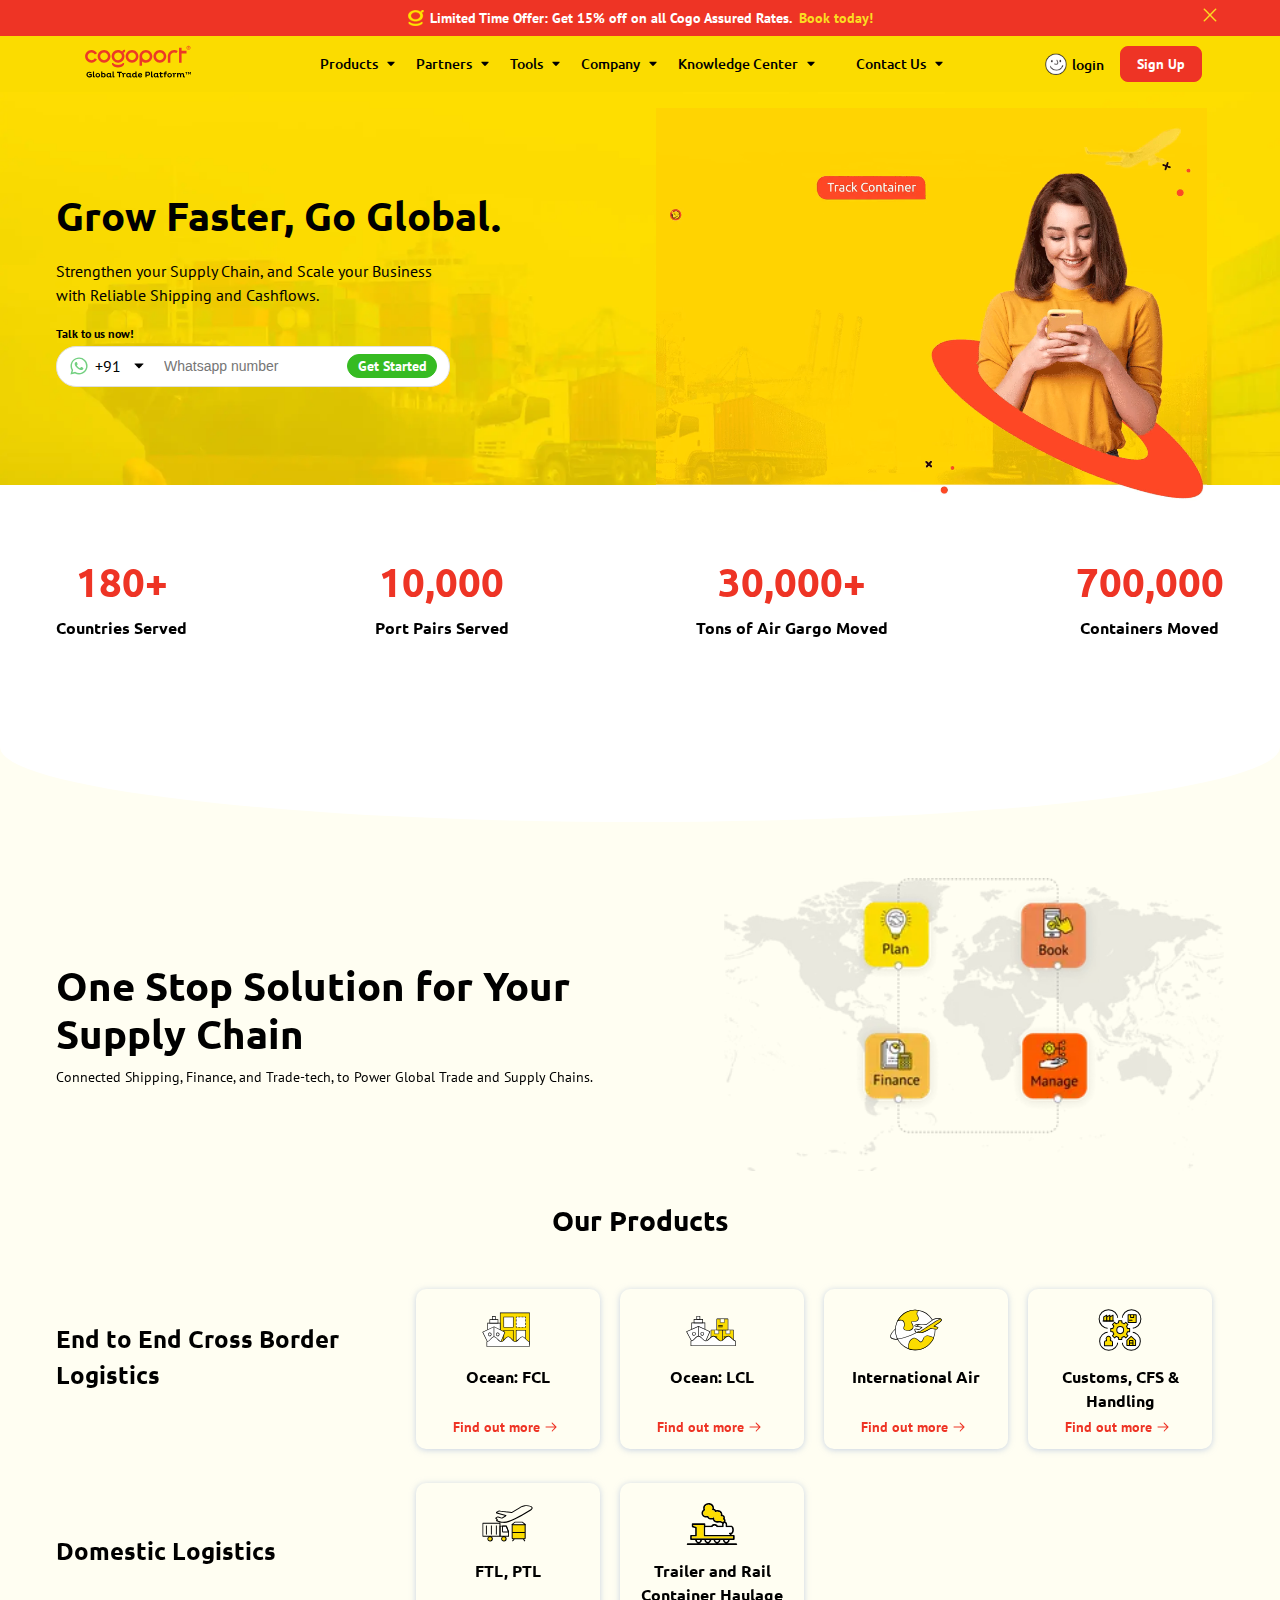
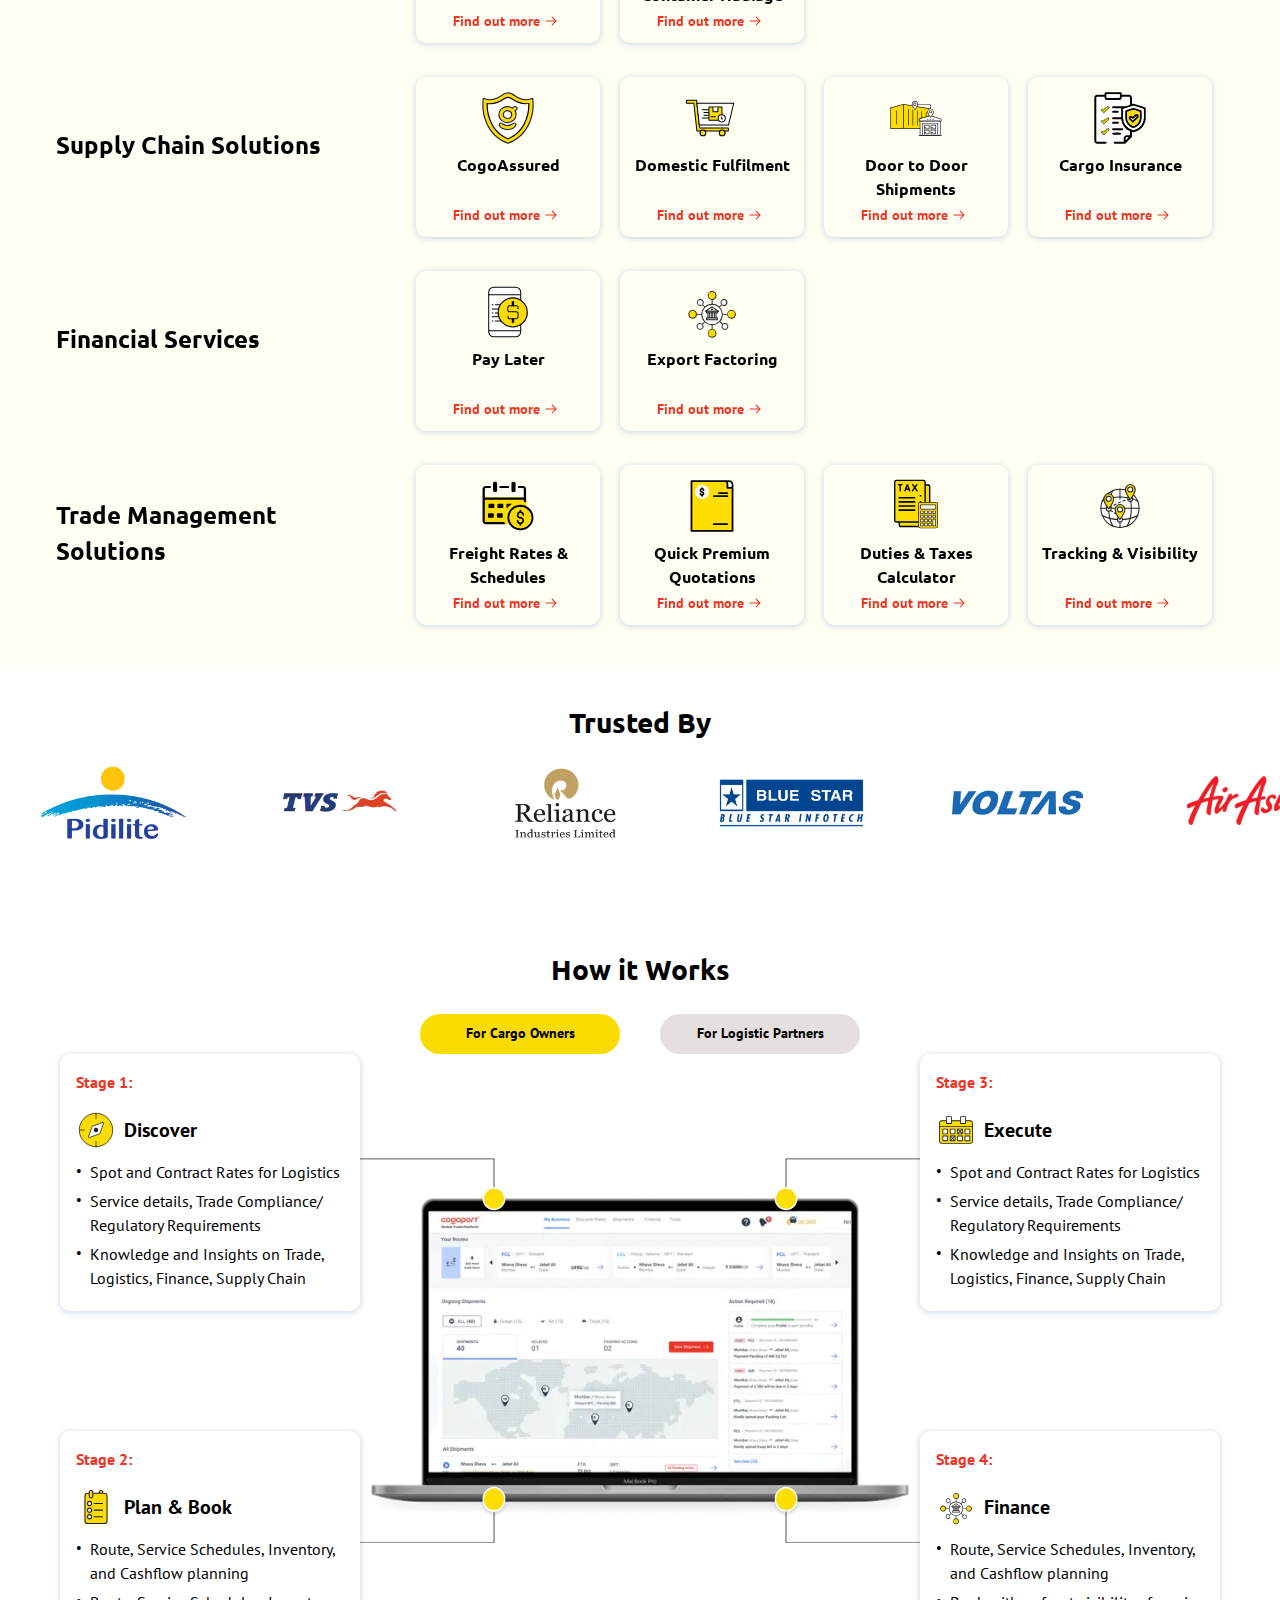
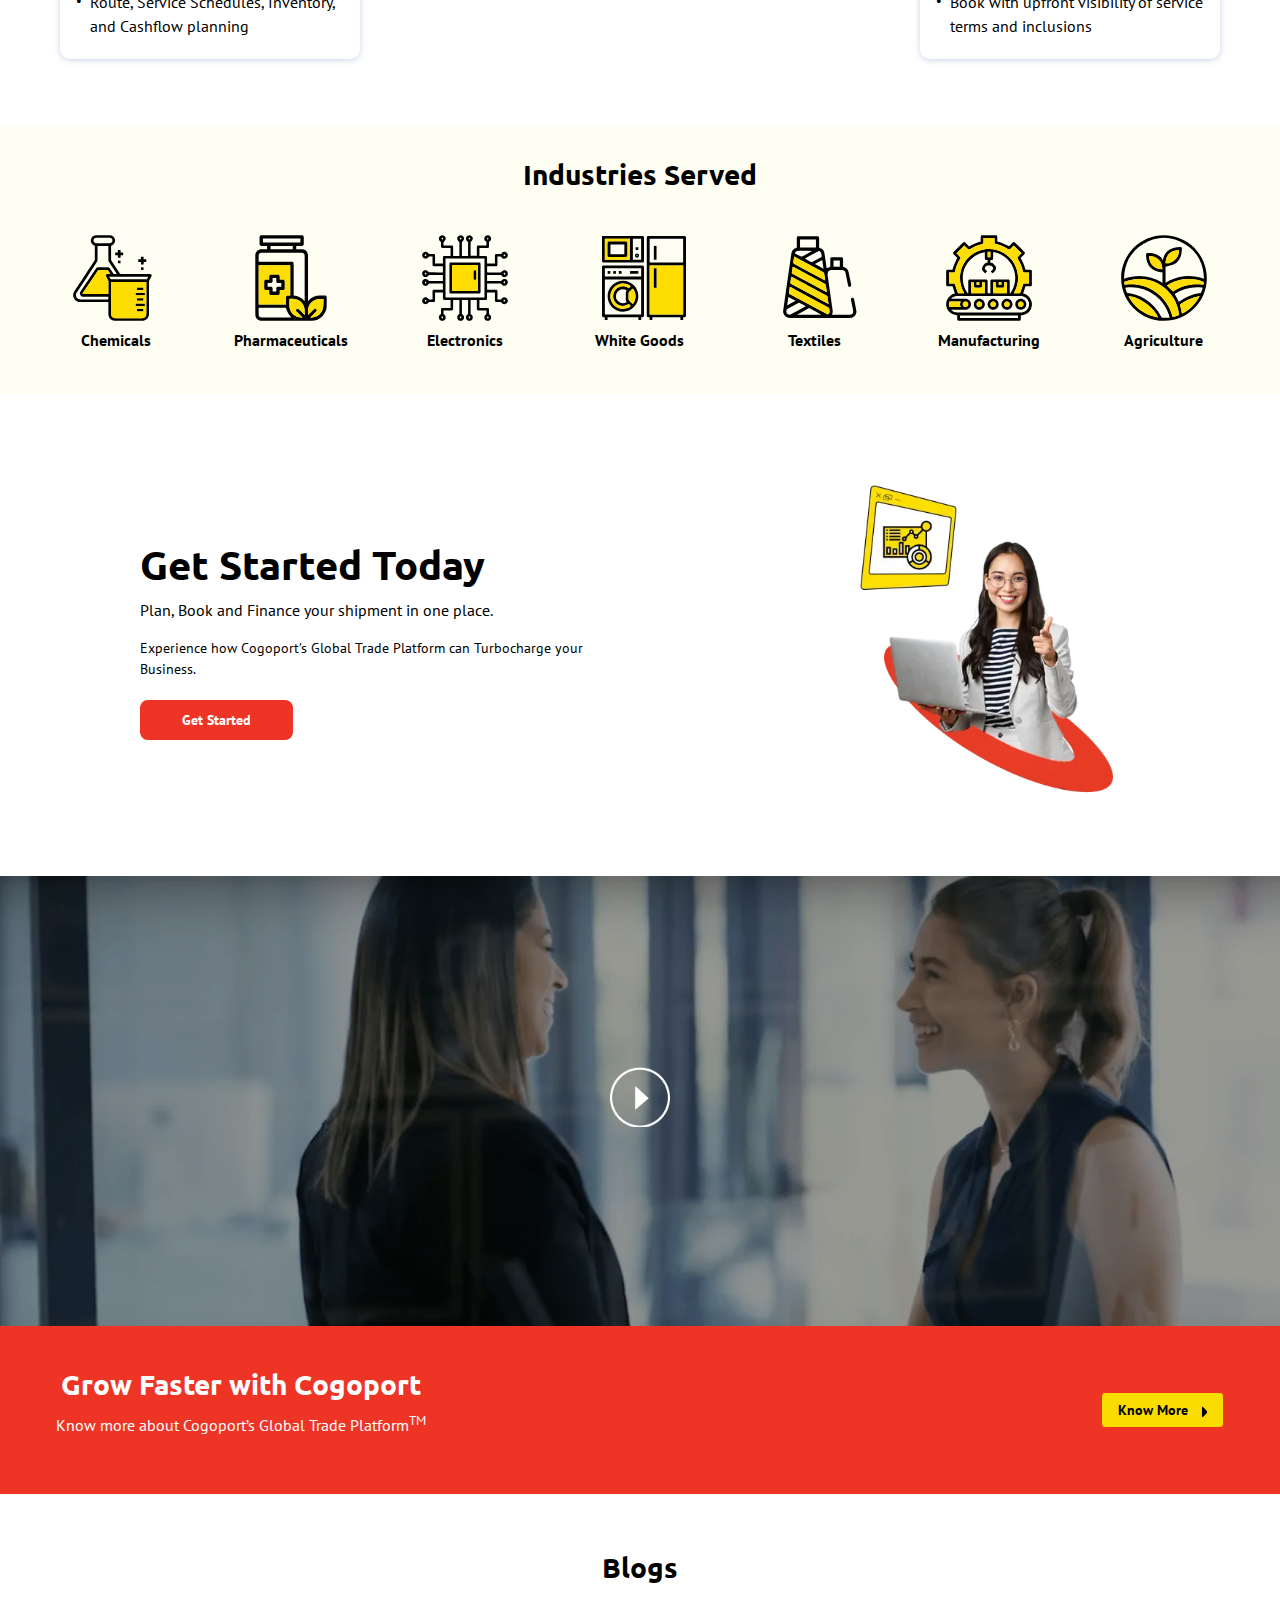
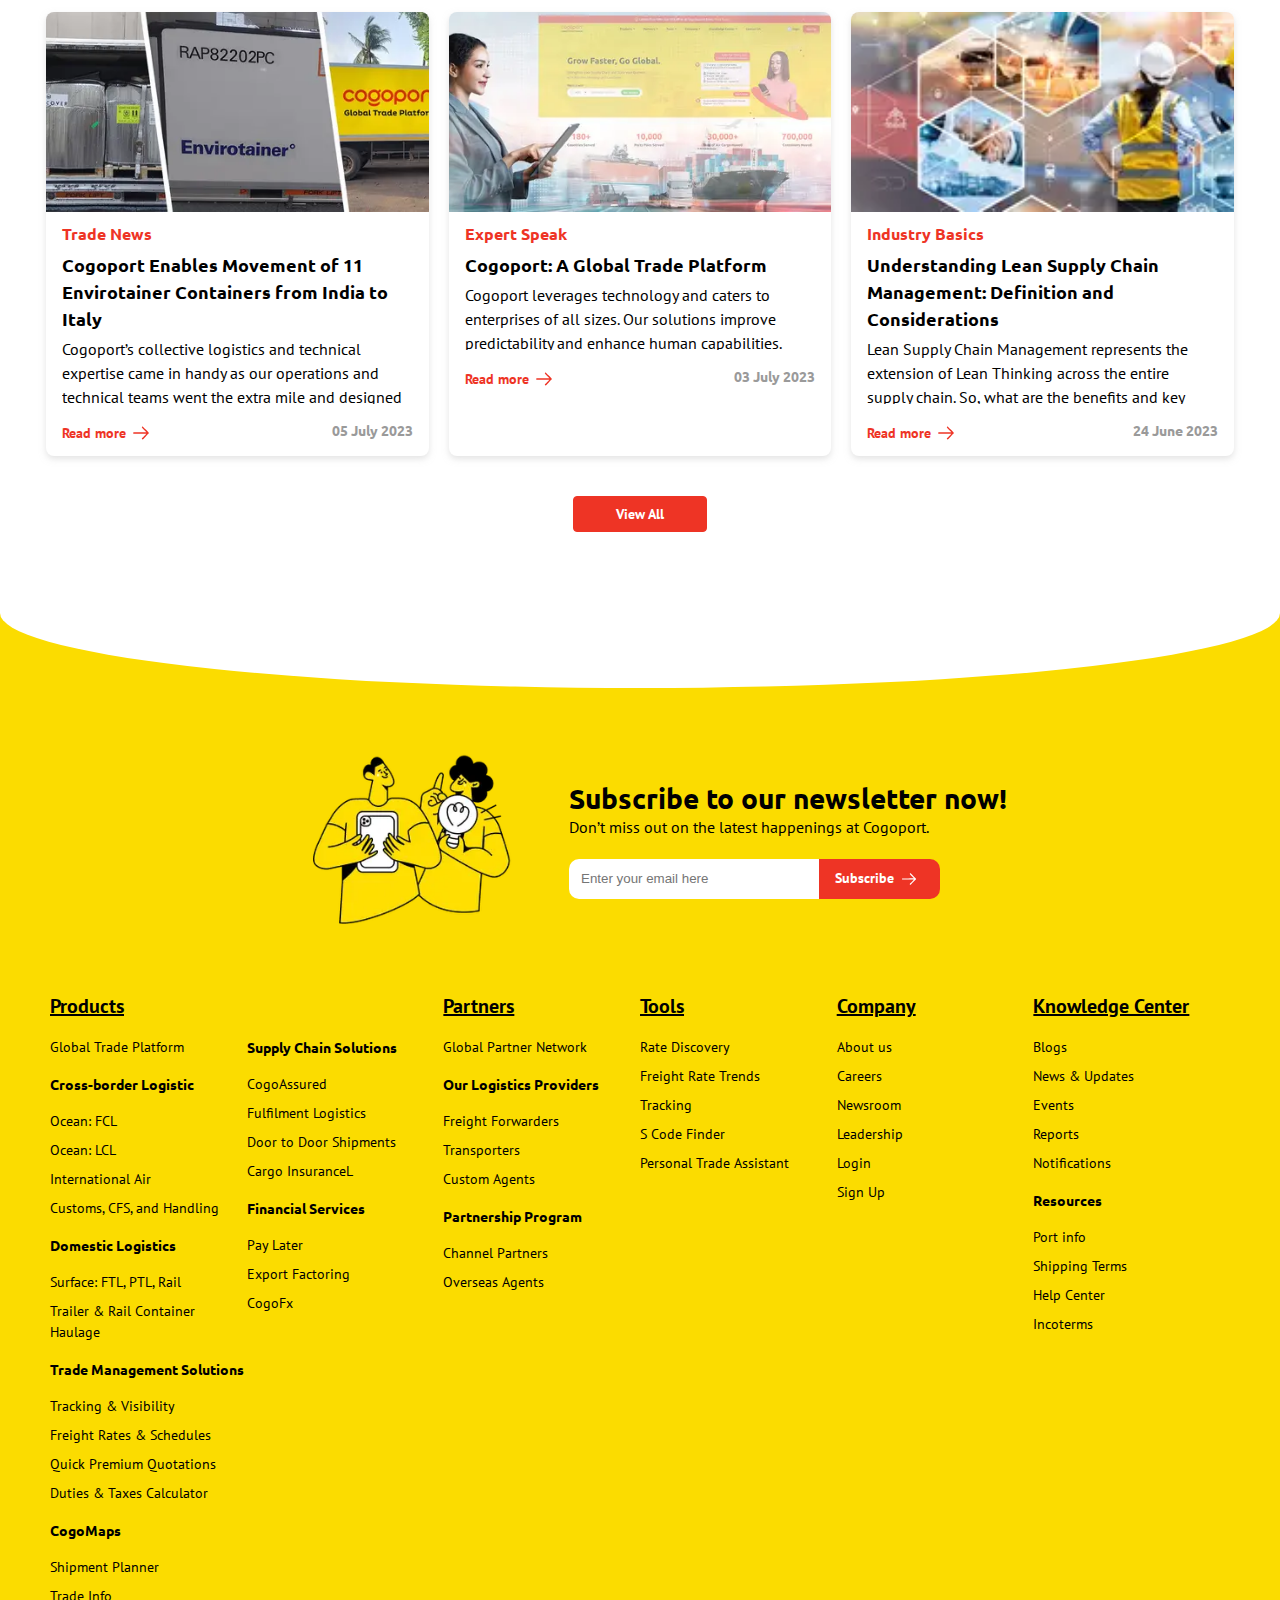
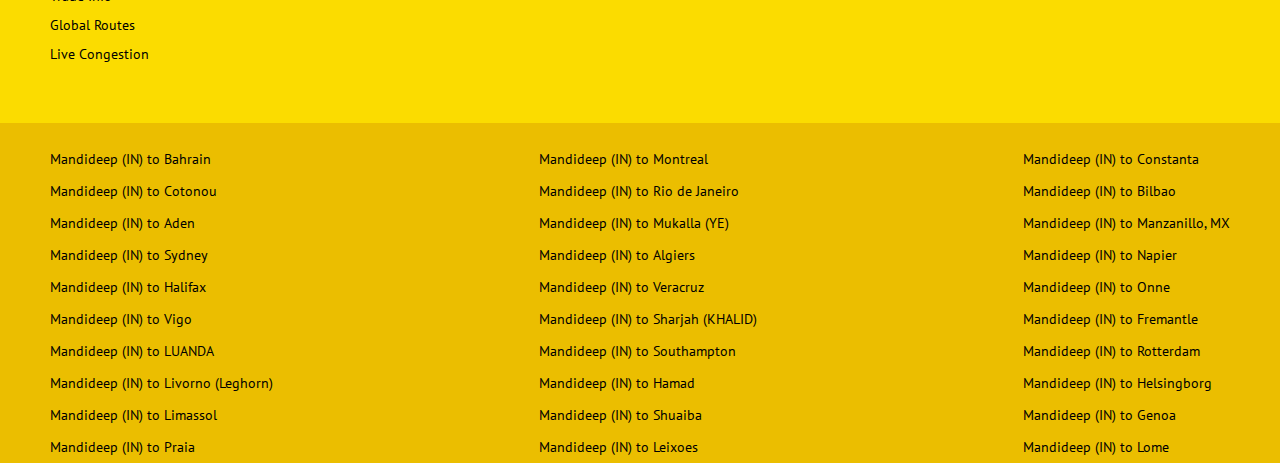
==== commit ca2d4983: "changed video link for tablet/mobile mode" ====
--- a/home.html
+++ b/home.html
@@ -67,8 +67,8 @@
 
 <!-- video section -->
 
-    <div class="container" style="padding-top:57px; margin:-57px 0px 0px 0px; background-image: url('/images/video_background.webp');background-size: 100%; background-color: transparent; background-position: bottom;">
-        <div class="supply_chain" style=" background-color:transparent;">
+<div class="container" style="padding-top:57px; margin:-57px 0px 0px 0px; background-image: url('/images/video_background.webp');background-size: 100%; background-color: transparent; background-position: bottom; object-fit: cover;">
+    <div class="supply_chain" id="container_video" style=" background-color:transparent;">
              <div class="content" id="get_started_text"style=" flex:1;">
                 <h1>
                     Grow Faster, Go Global.
@@ -93,8 +93,8 @@
                     </button>
                 </div>
             </div>
-            <video id="video_link" src="/images/v3.mp4" type="video/mp4" poster="/images/v2.mp4#t=0.0" autoplay muted loop width="595" height="400">
-            </video>
+            <video id="video_link" src="/images/v3.mp4" type="video/mp4" poster="/images/v2.mp4#t=0.0" autoplay muted loop width="595" height="400"></video>
+            <video id="video_link_tablet" src="/images/video_tablet_mode_v2.webm" type="video/webm" poster="/images/v2.mp4#t=0.0" autoplay muted loop width="595" height="400"></video>
         </div>
     </div>
 
--- a/home.css
+++ b/home.css
@@ -593,6 +593,11 @@
     margin:0px 0px -39px;
 }
 
+#video_link_tablet{
+
+    display: none;
+}
+
 
 /* video section ends */
 
@@ -1424,8 +1429,12 @@
 
 
 #video_link{
-
-    
+    display: none;
+}
+
+#video_link_tablet{
+
+    display:block;
     width: 100%;
     order: 1;
     margin:0px 0px 0px 0px;
